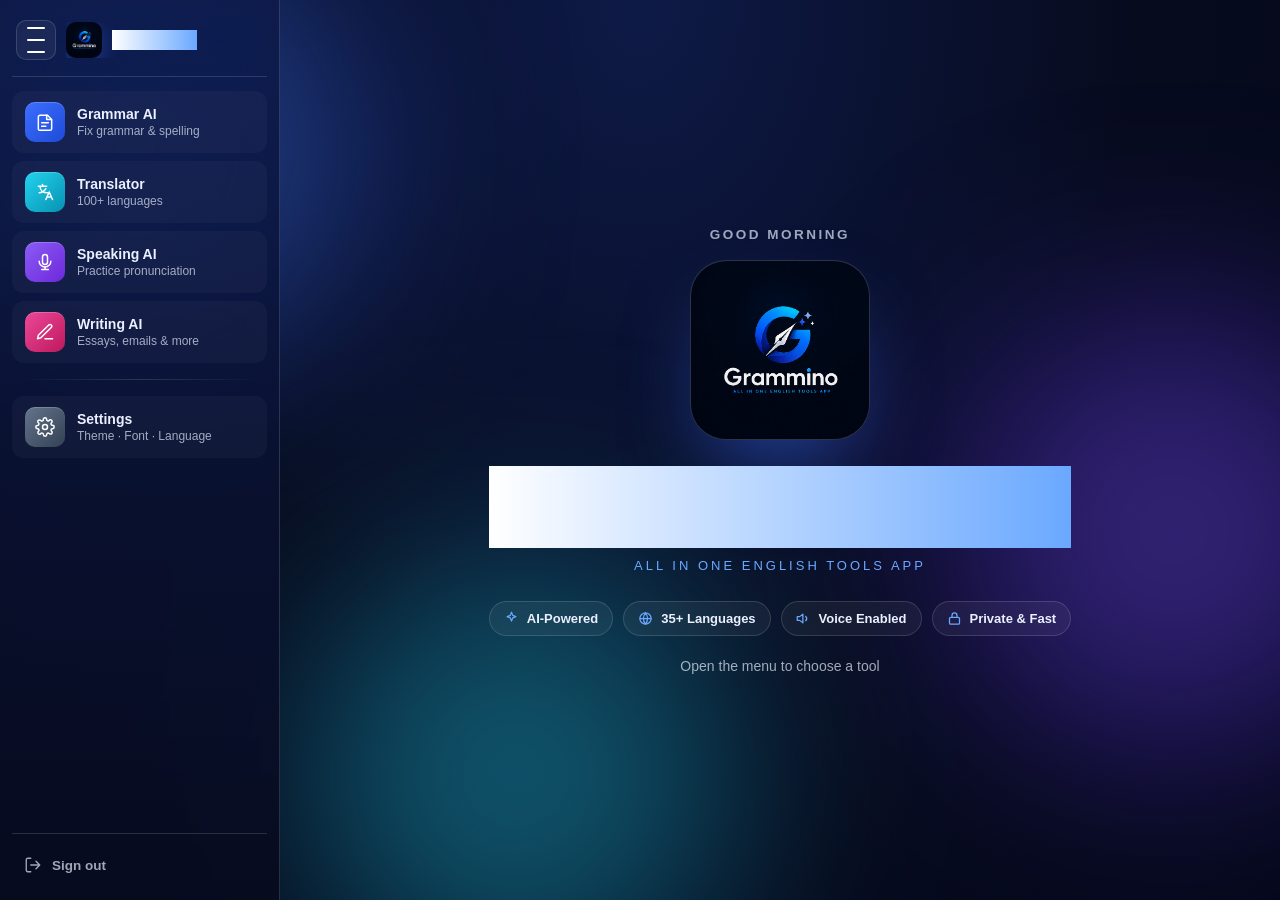
==== home.html @ 8476b94a "Initial commit: Grammino web app" ====
<!DOCTYPE html>
<html lang="en">
<head>
  <meta charset="UTF-8" />
  <meta name="viewport" content="width=device-width, initial-scale=1.0" />
  <title>Grammino — All language tools in one place</title>
  <meta name="description" content="Grammino: Grammar AI, Translator, Speaking AI, Writing AI — all in one place." />
  <link rel="stylesheet" href="assets/css/home.css" />
  <link rel="stylesheet" href="assets/css/themes.css" />
  <link rel="stylesheet" href="assets/css/tools/grammar.css" />
  <link rel="stylesheet" href="assets/css/tools/translator.css" />
  <link rel="stylesheet" href="assets/css/tools/settings.css" />
  <link rel="icon" href="assets/img/logo.png" />
  <!-- Settings applies theme/lang BEFORE first paint -->
  <script src="assets/js/settings.js"></script>
</head>
<body class="app">

  <!-- Animated liquid background -->
  <div class="bg" aria-hidden="true">
    <div class="blob blob-1"></div>
    <div class="blob blob-2"></div>
    <div class="blob blob-3"></div>
  </div>

  <div class="layout" id="layout">

    <!-- Sidebar -->
    <aside class="sidebar" id="sidebar">
      <div class="sidebar-head">
        <button class="hamburger" id="menu-btn" aria-label="Toggle menu" aria-expanded="true">
          <span></span><span></span><span></span>
        </button>
        <div class="brand-mini">
          <img src="assets/img/logo.png" alt="Grammino" class="brand-logo" />
          <span class="brand-name">Grammino</span>
        </div>
      </div>

      <nav class="sidebar-nav" aria-label="Tools">
        <button class="tool-link" data-tool="grammar">
          <span class="tool-ico ico-grammar">
            <svg viewBox="0 0 24 24" fill="none" stroke="currentColor" stroke-width="1.8" stroke-linecap="round" stroke-linejoin="round">
              <path d="M4 20V6a2 2 0 0 1 2-2h9l5 5v11a2 2 0 0 1-2 2H6a2 2 0 0 1-2-2z"/>
              <path d="M14 4v5h5"/>
              <path d="M8 13h8M8 17h5"/>
            </svg>
          </span>
          <span class="tool-text">
            <span class="tool-name" data-i18n="grammar">Grammar AI</span>
            <span class="tool-desc" data-i18n="grammar_desc">Fix grammar &amp; spelling</span>
          </span>
        </button>

        <button class="tool-link" data-tool="translator">
          <span class="tool-ico ico-translator">
            <svg viewBox="0 0 24 24" fill="none" stroke="currentColor" stroke-width="1.8" stroke-linecap="round" stroke-linejoin="round">
              <path d="M4 5h10M9 3v2M6 5c0 5 4 8 9 8"/>
              <path d="M5 13c3 0 6-2 8-5"/>
              <path d="M13 21l4-9 4 9M14.5 18h5"/>
            </svg>
          </span>
          <span class="tool-text">
            <span class="tool-name" data-i18n="translator">Translator</span>
            <span class="tool-desc" data-i18n="translator_desc">100+ languages</span>
          </span>
        </button>

        <button class="tool-link" data-tool="speaking">
          <span class="tool-ico ico-speaking">
            <svg viewBox="0 0 24 24" fill="none" stroke="currentColor" stroke-width="1.8" stroke-linecap="round" stroke-linejoin="round">
              <rect x="9" y="3" width="6" height="12" rx="3"/>
              <path d="M5 11a7 7 0 0 0 14 0"/>
              <path d="M12 18v3M8 21h8"/>
            </svg>
          </span>
          <span class="tool-text">
            <span class="tool-name" data-i18n="speaking">Speaking AI</span>
            <span class="tool-desc" data-i18n="speaking_desc">Practice pronunciation</span>
          </span>
        </button>

        <button class="tool-link" data-tool="writing">
          <span class="tool-ico ico-writing">
            <svg viewBox="0 0 24 24" fill="none" stroke="currentColor" stroke-width="1.8" stroke-linecap="round" stroke-linejoin="round">
              <path d="M12 20h9"/>
              <path d="M16.5 3.5a2.1 2.1 0 1 1 3 3L7 19l-4 1 1-4 12.5-12.5z"/>
            </svg>
          </span>
          <span class="tool-text">
            <span class="tool-name" data-i18n="writing">Writing AI</span>
            <span class="tool-desc" data-i18n="writing_desc">Essays, emails &amp; more</span>
          </span>
        </button>

        <div class="sidebar-divider"></div>

        <button class="tool-link" data-tool="settings">
          <span class="tool-ico ico-settings">
            <svg viewBox="0 0 24 24" fill="none" stroke="currentColor" stroke-width="1.8" stroke-linecap="round" stroke-linejoin="round">
              <circle cx="12" cy="12" r="3"/>
              <path d="M19.4 15a1.7 1.7 0 0 0 .3 1.8l.1.1a2 2 0 1 1-2.8 2.8l-.1-.1a1.7 1.7 0 0 0-1.8-.3 1.7 1.7 0 0 0-1 1.5V21a2 2 0 0 1-4 0v-.1a1.7 1.7 0 0 0-1.1-1.5 1.7 1.7 0 0 0-1.8.3l-.1.1a2 2 0 1 1-2.8-2.8l.1-.1a1.7 1.7 0 0 0 .3-1.8 1.7 1.7 0 0 0-1.5-1H3a2 2 0 0 1 0-4h.1a1.7 1.7 0 0 0 1.5-1.1 1.7 1.7 0 0 0-.3-1.8l-.1-.1a2 2 0 1 1 2.8-2.8l.1.1a1.7 1.7 0 0 0 1.8.3H9a1.7 1.7 0 0 0 1-1.5V3a2 2 0 0 1 4 0v.1a1.7 1.7 0 0 0 1 1.5 1.7 1.7 0 0 0 1.8-.3l.1-.1a2 2 0 1 1 2.8 2.8l-.1.1a1.7 1.7 0 0 0-.3 1.8V9a1.7 1.7 0 0 0 1.5 1H21a2 2 0 0 1 0 4h-.1a1.7 1.7 0 0 0-1.5 1z"/>
            </svg>
          </span>
          <span class="tool-text">
            <span class="tool-name" data-i18n="settings">Settings</span>
            <span class="tool-desc">Theme · Font · Language</span>
          </span>
        </button>
      </nav>

      <div class="sidebar-foot">
        <a href="login.html" class="foot-link">
          <svg viewBox="0 0 24 24" fill="none" stroke="currentColor" stroke-width="1.8" stroke-linecap="round" stroke-linejoin="round">
            <path d="M9 21H5a2 2 0 0 1-2-2V5a2 2 0 0 1 2-2h4"/>
            <path d="M16 17l5-5-5-5M21 12H9"/>
          </svg>
          <span data-i18n="signout">Sign out</span>
        </a>
      </div>
    </aside>

    <!-- Main -->
    <main class="main" id="main">

      <!-- Home (modernized welcome) -->
      <section class="page page-home active" data-page="home">
        <div class="welcome">
          <p class="welcome-greet" id="welcome-greet">Good day</p>
          <div class="welcome-logo">
            <span class="halo"></span>
            <img src="assets/img/logo.png" alt="Grammino" />
          </div>
          <h1 class="welcome-title">Grammino</h1>
          <p class="welcome-sub" data-i18n="tagline">All in one English tools app</p>

          <div class="welcome-chips">
            <span class="welcome-chip">
              <svg viewBox="0 0 24 24" fill="none" stroke="currentColor" stroke-width="2" stroke-linecap="round" stroke-linejoin="round"><path d="M12 2l2 5 5 2-5 2-2 5-2-5-5-2 5-2z"/></svg>
              <span data-i18n="chip_ai">AI-Powered</span>
            </span>
            <span class="welcome-chip">
              <svg viewBox="0 0 24 24" fill="none" stroke="currentColor" stroke-width="2" stroke-linecap="round" stroke-linejoin="round"><circle cx="12" cy="12" r="9"/><path d="M3 12h18M12 3a14 14 0 0 1 0 18M12 3a14 14 0 0 0 0 18"/></svg>
              <span data-i18n="chip_langs">35+ Languages</span>
            </span>
            <span class="welcome-chip">
              <svg viewBox="0 0 24 24" fill="none" stroke="currentColor" stroke-width="2" stroke-linecap="round" stroke-linejoin="round"><path d="M11 5 6 9H2v6h4l5 4z"/><path d="M15.5 8.5a5 5 0 0 1 0 7"/></svg>
              <span data-i18n="chip_voice">Voice Enabled</span>
            </span>
            <span class="welcome-chip">
              <svg viewBox="0 0 24 24" fill="none" stroke="currentColor" stroke-width="2" stroke-linecap="round" stroke-linejoin="round"><rect x="4" y="10" width="16" height="11" rx="2"/><path d="M8 10V7a4 4 0 1 1 8 0v3"/></svg>
              <span data-i18n="chip_private">Private &amp; Fast</span>
            </span>
          </div>

          <p class="welcome-hint" data-i18n="welcome_hint">Open the menu to choose a tool</p>
        </div>
      </section>

      <!-- Grammar AI (chat) -->
      <section class="page page-chat" data-page="grammar">
        <div class="page-head">
          <div class="page-ico ico-grammar">
            <svg viewBox="0 0 24 24" fill="none" stroke="currentColor" stroke-width="1.8" stroke-linecap="round" stroke-linejoin="round">
              <path d="M4 20V6a2 2 0 0 1 2-2h9l5 5v11a2 2 0 0 1-2 2H6a2 2 0 0 1-2-2z"/>
              <path d="M14 4v5h5"/>
              <path d="M8 13h8M8 17h5"/>
            </svg>
          </div>
          <div class="page-head-text">
            <h2 data-i18n="grammar">Grammar AI</h2>
            <p>Your personal grammar teacher — ask anything or paste text to check.</p>
          </div>
          <button class="chat-new" id="gm-new" type="button">
            <svg viewBox="0 0 24 24" fill="none" stroke="currentColor" stroke-width="1.8" stroke-linecap="round" stroke-linejoin="round">
              <path d="M12 5v14M5 12h14"/>
            </svg>
            <span>New chat</span>
          </button>
        </div>

        <div class="chat-wrap">
          <div id="gm-messages" class="chat-messages" aria-live="polite">
            <div class="chat-empty">
              <div class="chat-empty-ico">
                <svg viewBox="0 0 24 24" fill="none" stroke="currentColor" stroke-width="1.6" stroke-linecap="round" stroke-linejoin="round">
                  <path d="M4 20V6a2 2 0 0 1 2-2h9l5 5v11a2 2 0 0 1-2 2H6a2 2 0 0 1-2-2z"/>
                  <path d="M14 4v5h5"/><path d="M8 13h8M8 17h5"/>
                </svg>
              </div>
              <h3>Grammar AI is ready.</h3>
              <p>Paste a sentence for a deep grammar check, or ask any grammar rule.</p>
              <div class="chat-suggest">
                <button class="sug" data-sug="Check this sentence and explain every mistake with the grammar rules: 'She don't likes coffee and me neither.'">Check a sentence</button>
                <button class="sug" data-sug="Explain the difference between 'affect' and 'effect' with clear examples.">Affect vs. effect</button>
                <button class="sug" data-sug="What is subject-verb agreement? Give me 3 examples with correct and incorrect versions.">Subject-verb agreement</button>
                <button class="sug" data-sug="Teach me when to use the Present Perfect vs. Past Simple tense, with rules and examples.">Present Perfect vs Past Simple</button>
              </div>
            </div>
          </div>

          <form id="gm-form" class="chat-input">
            <textarea id="gm-text" class="chat-text" rows="1" placeholder="Ask a grammar question, or paste text to check…" required></textarea>
            <button id="gm-send" class="chat-send" type="submit" title="Send">
              <svg viewBox="0 0 24 24" fill="none" stroke="currentColor" stroke-width="2" stroke-linecap="round" stroke-linejoin="round">
                <path d="M22 2 11 13"/>
                <path d="M22 2l-7 20-4-9-9-4 20-7z"/>
              </svg>
            </button>
          </form>
          <p class="chat-hint">Press <kbd>Enter</kbd> to send · <kbd>Shift</kbd>+<kbd>Enter</kbd> for new line</p>
        </div>
      </section>

      <!-- Translator -->
      <section class="page" data-page="translator">
        <div class="page-head">
          <div class="page-ico ico-translator">
            <svg viewBox="0 0 24 24" fill="none" stroke="currentColor" stroke-width="1.8" stroke-linecap="round" stroke-linejoin="round">
              <path d="M4 5h10M9 3v2M6 5c0 5 4 8 9 8"/>
              <path d="M5 13c3 0 6-2 8-5"/>
              <path d="M13 21l4-9 4 9M14.5 18h5"/>
            </svg>
          </div>
          <div>
            <h2 data-i18n="translator">Translator</h2>
            <p>Translate across 35+ languages with voice &amp; definitions.</p>
          </div>
        </div>
        <div class="page-body">
          <div class="tr-bar">
            <select id="tr-from" class="tr-select" aria-label="From language"></select>
            <button id="tr-swap" class="tr-swap" type="button" aria-label="Swap languages">
              <svg viewBox="0 0 24 24" fill="none" stroke="currentColor" stroke-width="1.8" stroke-linecap="round" stroke-linejoin="round">
                <path d="M7 4v16M7 20l-3-3M7 20l3-3"/>
                <path d="M17 20V4M17 4l-3 3M17 4l3 3"/>
              </svg>
            </button>
            <select id="tr-to" class="tr-select" aria-label="To language"></select>
          </div>

          <div class="tr-grid">
            <div class="tr-pane">
              <textarea id="tr-source" class="tool-input tr-input" placeholder="Type or paste text to translate…" maxlength="1500"></textarea>
              <div class="tr-actions">
                <button class="tr-icon-btn" id="tr-mic" type="button" title="Voice input">
                  <svg viewBox="0 0 24 24" fill="none" stroke="currentColor" stroke-width="1.8" stroke-linecap="round" stroke-linejoin="round">
                    <rect x="9" y="3" width="6" height="12" rx="3"/>
                    <path d="M5 11a7 7 0 0 0 14 0"/>
                    <path d="M12 18v3M8 21h8"/>
                  </svg>
                </button>
                <button class="tr-icon-btn" id="tr-speak-src" type="button" title="Listen">
                  <svg viewBox="0 0 24 24" fill="none" stroke="currentColor" stroke-width="1.8" stroke-linecap="round" stroke-linejoin="round">
                    <path d="M11 5 6 9H2v6h4l5 4z"/>
                    <path d="M15.5 8.5a5 5 0 0 1 0 7M19 5a9 9 0 0 1 0 14"/>
                  </svg>
                </button>
                <span class="tr-count"><span id="tr-count">0</span>/1500</span>
              </div>
            </div>

            <div class="tr-pane">
              <div id="tr-target" class="tool-input tr-output" aria-live="polite" tabindex="0">
                <span class="tr-placeholder">Translation will appear here…</span>
              </div>
              <div class="tr-actions">
                <button class="tr-icon-btn" id="tr-speak-tgt" type="button" title="Listen">
                  <svg viewBox="0 0 24 24" fill="none" stroke="currentColor" stroke-width="1.8" stroke-linecap="round" stroke-linejoin="round">
                    <path d="M11 5 6 9H2v6h4l5 4z"/>
                    <path d="M15.5 8.5a5 5 0 0 1 0 7M19 5a9 9 0 0 1 0 14"/>
                  </svg>
                </button>
                <button class="tr-icon-btn" id="tr-copy" type="button" title="Copy">
                  <svg viewBox="0 0 24 24" fill="none" stroke="currentColor" stroke-width="1.8" stroke-linecap="round" stroke-linejoin="round">
                    <rect x="9" y="9" width="12" height="12" rx="2"/>
                    <path d="M5 15V5a2 2 0 0 1 2-2h10"/>
                  </svg>
                </button>
              </div>
            </div>
          </div>

          <button id="tr-go" class="tool-cta">Translate</button>

          <div id="tr-def-wrap" class="tr-def" hidden>
            <div class="tr-def-head">
              <h3>Definition</h3>
              <span id="tr-def-word" class="tr-def-word"></span>
              <span id="tr-def-phon" class="tr-def-phon"></span>
              <button id="tr-def-speak" class="tr-icon-btn" type="button" title="Pronounce">
                <svg viewBox="0 0 24 24" fill="none" stroke="currentColor" stroke-width="1.8" stroke-linecap="round" stroke-linejoin="round">
                  <path d="M11 5 6 9H2v6h4l5 4z"/>
                  <path d="M15.5 8.5a5 5 0 0 1 0 7M19 5a9 9 0 0 1 0 14"/>
                </svg>
              </button>
            </div>
            <div id="tr-def-body" class="tr-def-body"></div>
          </div>

          <p id="tr-status" class="tr-status" aria-live="polite"></p>
        </div>
      </section>

      <!-- Speaking AI -->
      <section class="page" data-page="speaking">
        <div class="page-head">
          <div class="page-ico ico-speaking">
            <svg viewBox="0 0 24 24" fill="none" stroke="currentColor" stroke-width="1.8" stroke-linecap="round" stroke-linejoin="round">
              <rect x="9" y="3" width="6" height="12" rx="3"/>
              <path d="M5 11a7 7 0 0 0 14 0"/>
              <path d="M12 18v3M8 21h8"/>
            </svg>
          </div>
          <div>
            <h2 data-i18n="speaking">Speaking AI</h2>
            <p>Practice pronunciation with AI feedback.</p>
          </div>
        </div>
        <div class="page-body">
          <button class="tool-cta big">🎙 Start speaking</button>
        </div>
      </section>

      <!-- Writing AI -->
      <section class="page" data-page="writing">
        <div class="page-head">
          <div class="page-ico ico-writing">
            <svg viewBox="0 0 24 24" fill="none" stroke="currentColor" stroke-width="1.8" stroke-linecap="round" stroke-linejoin="round">
              <path d="M12 20h9"/>
              <path d="M16.5 3.5a2.1 2.1 0 1 1 3 3L7 19l-4 1 1-4 12.5-12.5z"/>
            </svg>
          </div>
          <div>
            <h2 data-i18n="writing">Writing AI</h2>
            <p>Draft essays, emails, and posts with AI.</p>
          </div>
        </div>
        <div class="page-body">
          <textarea class="tool-input" placeholder="Describe what you want to write..."></textarea>
          <button class="tool-cta">Generate</button>
        </div>
      </section>

      <!-- Settings -->
      <section class="page" data-page="settings">
        <div class="page-head">
          <div class="page-ico ico-settings" style="background: linear-gradient(135deg, var(--accent-a), var(--accent-b));">
            <svg viewBox="0 0 24 24" fill="none" stroke="currentColor" stroke-width="1.8" stroke-linecap="round" stroke-linejoin="round">
              <circle cx="12" cy="12" r="3"/>
              <path d="M19.4 15a1.7 1.7 0 0 0 .3 1.8l.1.1a2 2 0 1 1-2.8 2.8l-.1-.1a1.7 1.7 0 0 0-1.8-.3 1.7 1.7 0 0 0-1 1.5V21a2 2 0 0 1-4 0v-.1a1.7 1.7 0 0 0-1.1-1.5 1.7 1.7 0 0 0-1.8.3l-.1.1a2 2 0 1 1-2.8-2.8l.1-.1a1.7 1.7 0 0 0 .3-1.8 1.7 1.7 0 0 0-1.5-1H3a2 2 0 0 1 0-4h.1a1.7 1.7 0 0 0 1.5-1.1 1.7 1.7 0 0 0-.3-1.8l-.1-.1a2 2 0 1 1 2.8-2.8l.1.1a1.7 1.7 0 0 0 1.8.3H9a1.7 1.7 0 0 0 1-1.5V3a2 2 0 0 1 4 0v.1a1.7 1.7 0 0 0 1 1.5 1.7 1.7 0 0 0 1.8-.3l.1-.1a2 2 0 1 1 2.8 2.8l-.1.1a1.7 1.7 0 0 0-.3 1.8V9a1.7 1.7 0 0 0 1.5 1H21a2 2 0 0 1 0 4h-.1a1.7 1.7 0 0 0-1.5 1z"/>
            </svg>
          </div>
          <div>
            <h2 data-i18n="set_title">Settings</h2>
            <p data-i18n="set_desc">Customize Grammino to your taste.</p>
          </div>
        </div>

        <div class="page-body set-grid">

          <!-- Appearance -->
          <div class="set-card">
            <div class="set-card-head">
              <div class="ico">
                <svg viewBox="0 0 24 24" fill="none" stroke="currentColor" stroke-width="1.8" stroke-linecap="round" stroke-linejoin="round">
                  <circle cx="12" cy="12" r="5"/><path d="M12 1v3M12 20v3M1 12h3M20 12h3M4.2 4.2l2.1 2.1M17.7 17.7l2.1 2.1M4.2 19.8l2.1-2.1M17.7 6.3l2.1-2.1"/>
                </svg>
              </div>
              <h3 data-i18n="sec_appearance">Appearance</h3>
            </div>

            <div class="set-item">
              <span class="set-item-label" data-i18n="opt_theme">Theme</span>
              <div class="seg" data-seg="theme">
                <button data-val="dark"  data-i18n="opt_theme_dark">Dark</button>
                <button data-val="light" data-i18n="opt_theme_light">Light</button>
                <button data-val="auto"  data-i18n="opt_theme_auto">Auto</button>
              </div>
            </div>

            <div class="set-item">
              <span class="set-item-label" data-i18n="opt_accent">Accent color</span>
              <div class="swatches">
                <button class="swatch sw-blue"    data-val="blue"    aria-label="Blue"></button>
                <button class="swatch sw-violet"  data-val="violet"  aria-label="Violet"></button>
                <button class="swatch sw-cyan"    data-val="cyan"    aria-label="Cyan"></button>
                <button class="swatch sw-pink"    data-val="pink"    aria-label="Pink"></button>
                <button class="swatch sw-emerald" data-val="emerald" aria-label="Emerald"></button>
              </div>
            </div>

            <div class="set-item">
              <span class="set-item-label" data-i18n="opt_fontsize">Font size</span>
              <div class="seg" data-seg="fontSize">
                <button data-val="sm" data-i18n="opt_fs_sm">Small</button>
                <button data-val="md" data-i18n="opt_fs_md">Medium</button>
                <button data-val="lg" data-i18n="opt_fs_lg">Large</button>
                <button data-val="xl" data-i18n="opt_fs_xl">Extra Large</button>
              </div>
            </div>

            <div class="set-item">
              <span class="set-item-label" data-i18n="opt_motion">Animations</span>
              <div class="seg" data-seg="motion">
                <button data-val="full"    data-i18n="opt_motion_full">Full</button>
                <button data-val="reduced" data-i18n="opt_motion_reduced">Reduced</button>
              </div>
            </div>

            <div class="set-item">
              <span class="set-item-label" data-i18n="opt_density">Density</span>
              <div class="seg" data-seg="density">
                <button data-val="cozy"    data-i18n="opt_density_cozy">Cozy</button>
                <button data-val="compact" data-i18n="opt_density_compact">Compact</button>
              </div>
            </div>
          </div>

          <!-- Language -->
          <div class="set-card">
            <div class="set-card-head">
              <div class="ico">
                <svg viewBox="0 0 24 24" fill="none" stroke="currentColor" stroke-width="1.8" stroke-linecap="round" stroke-linejoin="round">
                  <path d="M4 5h10M9 3v2M6 5c0 5 4 8 9 8"/><path d="M5 13c3 0 6-2 8-5"/><path d="M13 21l4-9 4 9M14.5 18h5"/>
                </svg>
              </div>
              <h3 data-i18n="sec_language">Language</h3>
            </div>
            <div class="set-item">
              <span class="set-item-label" data-i18n="opt_ui_lang">Interface language</span>
              <select id="set-uilang" class="set-select">
                <option value="en">English</option>
                <option value="uz">O'zbekcha</option>
                <option value="ru">Русский</option>
              </select>
            </div>
          </div>

          <!-- AI -->
          <div class="set-card">
            <div class="set-card-head">
              <div class="ico">
                <svg viewBox="0 0 24 24" fill="none" stroke="currentColor" stroke-width="1.8" stroke-linecap="round" stroke-linejoin="round">
                  <path d="M12 2l2 5 5 2-5 2-2 5-2-5-5-2 5-2z"/>
                </svg>
              </div>
              <h3 data-i18n="sec_ai">AI</h3>
            </div>
            <div class="set-item">
              <span class="set-item-label" data-i18n="opt_ai_model">Grammar AI model</span>
              <select id="set-model" class="set-select"></select>
            </div>
            <div class="set-item">
              <span class="set-item-label">
                <span data-i18n="opt_ai_temp">Creativity</span>
                <span class="set-range-val" id="set-temp-val">0.30</span>
              </span>
              <input id="set-temp" class="set-range" type="range" min="0" max="1" step="0.05" />
            </div>
          </div>

          <!-- Data -->
          <div class="set-card">
            <div class="set-card-head">
              <div class="ico">
                <svg viewBox="0 0 24 24" fill="none" stroke="currentColor" stroke-width="1.8" stroke-linecap="round" stroke-linejoin="round">
                  <ellipse cx="12" cy="5" rx="9" ry="3"/><path d="M3 5v14c0 1.7 4 3 9 3s9-1.3 9-3V5"/><path d="M3 12c0 1.7 4 3 9 3s9-1.3 9-3"/>
                </svg>
              </div>
              <h3 data-i18n="sec_data">Data</h3>
            </div>
            <div class="set-item">
              <button id="set-clear-chat" class="set-danger" data-i18n="opt_clear_chat">Clear chat history</button>
            </div>
            <div class="set-item">
              <button id="set-reset" class="set-danger" data-i18n="opt_reset">Reset to defaults</button>
            </div>
          </div>

        </div>
      </section>

    </main>
  </div>

  <script src="assets/js/config.js"></script>
  <script src="assets/js/home.js"></script>
  <script src="assets/js/tools/grammar.js"></script>
  <script src="assets/js/tools/translator.js"></script>
  <script src="assets/js/tools/settings.js"></script>
</body>
</html>
---- assets/css/home.css ----
/* Grammino — home (collapsible sidebar, logo-themed) */
:root {
  --ink: #070b1e;
  --ink-2: #0a1028;
  --ink-3: #0d1638;
  --blue: #3d6eff;
  --blue-2: #6aa8ff;
  --blue-deep: #1e4bd8;
  --violet: #8b5cf6;
  --cyan: #22d3ee;
  --pink: #ec4899;
  --text: #eaf0ff;
  --text-dim: rgba(234, 240, 255, 0.68);
  --glass-border: rgba(255, 255, 255, 0.14);
  --sidebar-w: 280px;
  --sidebar-w-collapsed: 76px;
}

* { box-sizing: border-box; }
html, body {
  margin: 0; padding: 0;
  min-height: 100%;
  font-family: -apple-system, BlinkMacSystemFont, "Segoe UI", Inter, Roboto, sans-serif;
  color: var(--text);
  background: radial-gradient(ellipse at top, #0e1a47 0%, #070b1e 55%, #05081a 100%);
  overflow-x: hidden;
}
a { color: inherit; text-decoration: none; }
button { font: inherit; cursor: pointer; border: 0; background: transparent; color: inherit; }

/* Animated background */
.bg { position: fixed; inset: 0; z-index: 0; overflow: hidden; pointer-events: none; }
.blob {
  position: absolute;
  width: 520px; height: 520px;
  border-radius: 50%;
  filter: blur(90px);
  opacity: 0.45;
  mix-blend-mode: screen;
  will-change: transform;
}
.blob-1 { background: radial-gradient(circle, #6aa8ff, #1e4bd8 60%, transparent 70%); top: -12%; left: -10%; animation: float1 20s ease-in-out infinite; }
.blob-2 { background: radial-gradient(circle, #8b5cf6, #3d1fb8 60%, transparent 70%); top: 30%; right: -12%; animation: float2 24s ease-in-out infinite; }
.blob-3 { background: radial-gradient(circle, #22d3ee, #0e7490 60%, transparent 70%); bottom: -15%; left: 20%; animation: float3 28s ease-in-out infinite; }
@keyframes float1 { 0%,100% { transform: translate(0,0) scale(1); } 50% { transform: translate(80px,60px) scale(1.1); } }
@keyframes float2 { 0%,100% { transform: translate(0,0) scale(1); } 50% { transform: translate(-100px,80px) scale(1.15); } }
@keyframes float3 { 0%,100% { transform: translate(0,0) scale(1); } 50% { transform: translate(60px,-80px) scale(1.2); } }

/* Layout grid */
.layout {
  position: relative;
  z-index: 1;
  display: grid;
  grid-template-columns: var(--sidebar-w) 1fr;
  min-height: 100vh;
  transition: grid-template-columns .4s cubic-bezier(.2,.85,.2,1);
}
.layout.collapsed {
  grid-template-columns: var(--sidebar-w-collapsed) 1fr;
}

/* Sidebar */
.sidebar {
  position: sticky;
  top: 0;
  height: 100vh;
  display: flex;
  flex-direction: column;
  padding: 16px 12px;
  background: linear-gradient(180deg, rgba(14,26,71,.85), rgba(7,11,30,.95));
  border-right: 1px solid var(--glass-border);
  backdrop-filter: blur(22px) saturate(160%);
  -webkit-backdrop-filter: blur(22px) saturate(160%);
  overflow: hidden;
  z-index: 5;
}

.sidebar-head {
  display: flex;
  align-items: center;
  gap: 10px;
  padding: 4px 4px 16px;
  border-bottom: 1px solid var(--glass-border);
  margin-bottom: 14px;
}
.hamburger {
  width: 40px; height: 40px;
  flex: none;
  display: inline-grid;
  place-items: center;
  background: rgba(255,255,255,0.06);
  border: 1px solid var(--glass-border);
  border-radius: 10px;
  transition: background .2s ease, border-color .2s ease;
}
.hamburger:hover { background: rgba(255,255,255,0.12); border-color: rgba(255,255,255,0.25); }
.hamburger span {
  display: block;
  width: 18px; height: 2px;
  margin: 2px 0;
  background: #fff;
  border-radius: 2px;
  transition: transform .3s ease, opacity .2s ease;
}
.layout.collapsed .hamburger span:nth-child(1) { transform: translateY(6px) rotate(45deg); }
.layout.collapsed .hamburger span:nth-child(2) { opacity: 0; }
.layout.collapsed .hamburger span:nth-child(3) { transform: translateY(-6px) rotate(-45deg); }

.brand-mini {
  display: inline-flex;
  align-items: center;
  gap: 10px;
  overflow: hidden;
  white-space: nowrap;
  transition: opacity .25s ease, width .3s ease;
}
.layout.collapsed .brand-mini { opacity: 0; width: 0; }
.brand-logo {
  width: 36px; height: 36px;
  border-radius: 10px;
  object-fit: cover;
  box-shadow: 0 6px 18px rgba(61,110,255,.35);
  flex: none;
}
.brand-name {
  font-weight: 700;
  font-size: 17px;
  background: linear-gradient(90deg, #fff, #b9ccff);
  -webkit-background-clip: text;
          background-clip: text;
  color: transparent;
}

/* Sidebar nav (vertical list of tools) */
.sidebar-nav {
  display: flex;
  flex-direction: column;
  gap: 8px;
  flex: 1;
}
.tool-link {
  display: flex;
  align-items: center;
  gap: 12px;
  padding: 10px 12px;
  border-radius: 12px;
  background: rgba(255,255,255,0.03);
  border: 1px solid transparent;
  text-align: left;
  transition: background .2s ease, border-color .2s ease, transform .15s ease;
  width: 100%;
  overflow: hidden;
}
.tool-link:hover {
  background: rgba(255,255,255,0.08);
  border-color: var(--glass-border);
  transform: translateX(2px);
}
.tool-link.active {
  background: rgba(61,110,255,.15);
  border-color: rgba(106,168,255,.35);
  box-shadow: inset 0 1px 0 rgba(255,255,255,.08);
}
.tool-ico {
  width: 40px; height: 40px;
  flex: none;
  display: grid; place-items: center;
  border-radius: 10px;
  color: #fff;
  box-shadow: inset 0 1px 0 rgba(255,255,255,.2);
}
.tool-ico svg { width: 20px; height: 20px; }
.ico-grammar    { background: linear-gradient(135deg, #3d6eff, #1e4bd8); }
.ico-translator { background: linear-gradient(135deg, #22d3ee, #0891b2); }
.ico-speaking   { background: linear-gradient(135deg, #8b5cf6, #6d28d9); }
.ico-writing    { background: linear-gradient(135deg, #ec4899, #be185d); }
.ico-settings   { background: linear-gradient(135deg, #64748b, #334155); }

/* Divider inside sidebar nav */
.sidebar-divider {
  height: 1px;
  margin: 8px 6px;
  background: linear-gradient(90deg, transparent, var(--glass-border), transparent);
}

.tool-text {
  display: flex; flex-direction: column;
  overflow: hidden;
  white-space: nowrap;
  transition: opacity .2s ease;
  min-width: 0;
}
.layout.collapsed .tool-text { opacity: 0; pointer-events: none; }
.tool-name { font-weight: 700; font-size: 14px; }
.tool-desc { font-size: 12px; color: var(--text-dim); margin-top: 2px; overflow: hidden; text-overflow: ellipsis; }

.sidebar-foot {
  margin-top: 12px;
  padding-top: 12px;
  border-top: 1px solid var(--glass-border);
}
.foot-link {
  display: inline-flex; align-items: center; gap: 10px;
  padding: 10px 12px;
  border-radius: 10px;
  color: var(--text-dim);
  font-size: 13.5px; font-weight: 600;
  width: 100%;
  transition: background .2s ease, color .2s ease;
  overflow: hidden;
  white-space: nowrap;
}
.foot-link:hover { background: rgba(255,255,255,0.06); color: #fff; }
.foot-link svg { width: 18px; height: 18px; flex: none; }
.layout.collapsed .foot-link span { opacity: 0; }

/* Main */
.main {
  position: relative;
  padding: 40px 32px;
  min-width: 0;
}

/* Pages */
.page { display: none; animation: fade .35s ease; }
.page.active { display: block; }
@keyframes fade {
  from { opacity: 0; transform: translateY(8px); }
  to   { opacity: 1; transform: none; }
}

/* Welcome page */
.page-home { display: none; }
.page-home.active {
  display: grid;
  place-items: center;
  min-height: calc(100vh - 80px);
}
.welcome { text-align: center; max-width: 820px; padding: 0 16px; }
.welcome-greet {
  margin: 0 0 18px;
  font-size: 13.5px;
  font-weight: 700;
  letter-spacing: 2.5px;
  text-transform: uppercase;
  color: var(--text-dim);
  opacity: 0;
  animation: welcomeFade .7s .05s ease forwards;
}
.welcome-logo {
  width: 180px; height: 180px;
  margin: 0 auto 26px;
  border-radius: 36px;
  overflow: hidden;
  background: #0a1028;
  border: 1px solid var(--glass-border);
  box-shadow:
    0 40px 80px -20px rgba(61,110,255,.5),
    inset 0 1px 0 rgba(255,255,255,.15);
  position: relative;
  animation: floatLogo 6s ease-in-out infinite;
}
.welcome-logo .halo {
  position: absolute;
  inset: -30%;
  border-radius: 50%;
  background: radial-gradient(circle, color-mix(in srgb, var(--accent-b) 40%, transparent), transparent 60%);
  filter: blur(20px);
  z-index: -1;
  animation: haloPulse 5s ease-in-out infinite;
  pointer-events: none;
}
@keyframes haloPulse {
  0%,100% { opacity: .7; transform: scale(1); }
  50%     { opacity: 1;  transform: scale(1.08); }
}
@keyframes floatLogo {
  0%,100% { transform: translateY(0); }
  50%     { transform: translateY(-10px); }
}
.welcome-logo::after {
  content: "";
  position: absolute; inset: 0;
  background: linear-gradient(135deg, rgba(106,168,255,.3), transparent 60%);
  pointer-events: none;
}
.welcome-logo img {
  width: 100%; height: 100%;
  object-fit: cover;
  position: relative;
  z-index: 1;
}
.welcome-title {
  margin: 0 0 10px;
  font-size: clamp(44px, 7vw, 72px);
  font-weight: 800;
  letter-spacing: -0.03em;
  background: linear-gradient(90deg, #fff, #6aa8ff 60%, #8b5cf6);
  -webkit-background-clip: text;
          background-clip: text;
  color: transparent;
  opacity: 0;
  animation: welcomeFade .7s .15s ease forwards;
}
.welcome-sub {
  color: var(--blue-2);
  margin: 0 0 28px;
  font-size: 13px;
  letter-spacing: 3px;
  text-transform: uppercase;
  opacity: 0;
  animation: welcomeFade .7s .25s ease forwards;
}
.welcome-chips {
  display: flex;
  flex-wrap: wrap;
  gap: 10px;
  justify-content: center;
  margin: 0 auto 22px;
  opacity: 0;
  animation: welcomeFade .7s .35s ease forwards;
}
.welcome-chip {
  display: inline-flex;
  align-items: center;
  gap: 8px;
  padding: 9px 14px;
  border-radius: 999px;
  background: rgba(255,255,255,0.05);
  border: 1px solid var(--glass-border);
  font-size: 13px;
  font-weight: 600;
  color: var(--text);
  backdrop-filter: blur(10px);
  -webkit-backdrop-filter: blur(10px);
  transition: transform .2s ease, background .2s ease, border-color .2s ease;
}
.welcome-chip:hover {
  transform: translateY(-2px);
  background: rgba(255,255,255,0.08);
  border-color: color-mix(in srgb, var(--accent-b) 45%, transparent);
}
.welcome-chip svg {
  width: 15px; height: 15px;
  color: var(--accent-b);
  flex: none;
}
.welcome-hint {
  margin: 0;
  color: var(--text-dim);
  font-size: 14px;
  opacity: 0;
  animation: welcomeFade .7s .45s ease forwards;
}
@keyframes welcomeFade {
  from { opacity: 0; transform: translateY(12px); }
  to   { opacity: 1; transform: none; }
}

/* Tool pages */
.page-head {
  display: flex;
  align-items: center;
  gap: 16px;
  margin-bottom: 24px;
  padding-bottom: 20px;
  border-bottom: 1px solid var(--glass-border);
}
.page-head-text { flex: 1; min-width: 0; }
.page-ico {
  width: 58px; height: 58px;
  border-radius: 16px;
  display: grid; place-items: center;
  color: #fff;
  flex: none;
  box-shadow: inset 0 1px 0 rgba(255,255,255,.2);
}
.page-ico svg { width: 28px; height: 28px; }
.page-head h2 {
  margin: 0;
  font-size: 26px;
  letter-spacing: -0.01em;
}
.page-head p {
  margin: 4px 0 0;
  color: var(--text-dim);
  font-size: 14px;
}

.page-body {
  max-width: 860px;
  display: flex;
  flex-direction: column;
  gap: 14px;
}
.tool-input {
  width: 100%;
  min-height: 220px;
  padding: 18px;
  border-radius: 16px;
  background: rgba(255,255,255,0.06);
  border: 1px solid var(--glass-border);
  color: var(--text);
  font: inherit; font-size: 15px; line-height: 1.6;
  resize: vertical;
  outline: none;
  transition: border-color .2s ease, box-shadow .2s ease, background .2s ease;
}
.tool-input:focus {
  border-color: rgba(106,168,255,.7);
  background: rgba(255,255,255,0.1);
  box-shadow: 0 0 0 4px rgba(61,110,255,.18);
}
.tool-input::placeholder { color: rgba(234,240,255,.4); }
.tool-cta {
  align-self: flex-start;
  padding: 12px 22px;
  border-radius: 12px;
  background: linear-gradient(120deg, #3d6eff, #6aa8ff);
  color: #fff;
  font-weight: 700;
  font-size: 14.5px;
  box-shadow: 0 12px 24px -10px rgba(61,110,255,.6), inset 0 1px 0 rgba(255,255,255,.3);
  transition: transform .15s ease, filter .2s ease;
}
.tool-cta:hover { transform: translateY(-1px); filter: brightness(1.08); }
.tool-cta:active { transform: translateY(1px); }
.tool-cta.big { padding: 16px 28px; font-size: 16px; border-radius: 14px; }

/* Responsive */
@media (max-width: 760px) {
  :root { --sidebar-w: 240px; }
  .layout { grid-template-columns: var(--sidebar-w-collapsed) 1fr; }
  .layout:not(.collapsed) .sidebar {
    position: fixed;
    width: var(--sidebar-w);
    box-shadow: 20px 0 60px -10px rgba(0,8,40,.6);
  }
  .layout.collapsed { grid-template-columns: var(--sidebar-w-collapsed) 1fr; }
  .main { padding: 24px 18px; }
  .welcome-logo { width: 140px; height: 140px; }
}
@media (prefers-reduced-motion: reduce) {
  .blob, .welcome-logo, .page { animation: none; transition: none; }
}
---- assets/css/themes.css ----
/* Grammino — theme, accent, font-size, motion, density overrides
   Applied via data-attributes on <html>. */

/* Default (dark) is baked into home.css — this file layers overrides. */

:root {
  /* Accent pair — replaced by data-accent */
  --accent-a: #3d6eff;
  --accent-b: #6aa8ff;
}

/* Accents */
html[data-accent="blue"]    { --accent-a: #3d6eff; --accent-b: #6aa8ff; }
html[data-accent="violet"]  { --accent-a: #8b5cf6; --accent-b: #c4b5fd; }
html[data-accent="cyan"]    { --accent-a: #06b6d4; --accent-b: #67e8f9; }
html[data-accent="pink"]    { --accent-a: #ec4899; --accent-b: #f9a8d4; }
html[data-accent="emerald"] { --accent-a: #10b981; --accent-b: #6ee7b7; }

/* Accent-bound primary surfaces */
.tool-cta,
.chat-send,
.btn-liquid,
.btn-primary {
  background: linear-gradient(135deg, var(--accent-a), var(--accent-b)) !important;
}
.brand-name,
.welcome-title,
.grad-text {
  background: linear-gradient(90deg, #fff, var(--accent-b)) !important;
  -webkit-background-clip: text; background-clip: text;
}
.tool-link.active {
  background: color-mix(in srgb, var(--accent-a) 14%, transparent) !important;
  border-color: color-mix(in srgb, var(--accent-b) 50%, transparent) !important;
}

/* -------- Light theme -------- */
html[data-theme="light"] {
  color-scheme: light;
}
html[data-theme="light"] body {
  background: radial-gradient(ellipse at top, #eaf0ff 0%, #dbe4ff 55%, #c9d6ff 100%) !important;
  color: #0a1028 !important;
}
html[data-theme="light"] {
  --text: #0a1028;
  --text-dim: rgba(10, 16, 40, 0.62);
  --glass-border: rgba(10, 16, 40, 0.12);
}
html[data-theme="light"] .topbar,
html[data-theme="light"] .sidebar {
  background: rgba(255, 255, 255, 0.7) !important;
  border-color: rgba(10, 16, 40, 0.1) !important;
  color: #0a1028 !important;
}
html[data-theme="light"] .sidebar {
  background: linear-gradient(180deg, rgba(255,255,255,.9), rgba(234,240,255,.95)) !important;
}
html[data-theme="light"] .hamburger,
html[data-theme="light"] .tool-link,
html[data-theme="light"] .chat-new,
html[data-theme="light"] .tr-select,
html[data-theme="light"] .tr-swap,
html[data-theme="light"] .tr-icon-btn,
html[data-theme="light"] .sug,
html[data-theme="light"] .chat-input,
html[data-theme="light"] .tool-input,
html[data-theme="light"] .tr-output,
html[data-theme="light"] .foot-link,
html[data-theme="light"] .card,
html[data-theme="light"] .msg-body,
html[data-theme="light"] .tr-def,
html[data-theme="light"] .welcome-chip,
html[data-theme="light"] .set-card {
  background: rgba(255, 255, 255, 0.75) !important;
  border-color: rgba(10, 16, 40, 0.1) !important;
  color: #0a1028 !important;
}
html[data-theme="light"] .hamburger span { background: #0a1028 !important; }
html[data-theme="light"] .tool-desc,
html[data-theme="light"] .chat-hint,
html[data-theme="light"] .tr-placeholder,
html[data-theme="light"] .set-item-desc,
html[data-theme="light"] .welcome-greet { color: rgba(10,16,40,.62) !important; }
html[data-theme="light"] .msg-ai .msg-body { background: #fff !important; }
html[data-theme="light"] .msg-user .msg-body {
  background: color-mix(in srgb, var(--accent-a) 10%, #fff) !important;
}
html[data-theme="light"] .tr-select option { background: #fff; color: #0a1028; }
html[data-theme="light"] .chat-empty-ico { box-shadow: 0 20px 40px -12px color-mix(in srgb, var(--accent-a) 40%, transparent); }
html[data-theme="light"] .bg { opacity: .35; }

/* -------- Font sizes -------- */
html[data-font="sm"] { --fs-scale: 0.9; }
html[data-font="md"] { --fs-scale: 1;   }
html[data-font="lg"] { --fs-scale: 1.125; }
html[data-font="xl"] { --fs-scale: 1.25; }

html .msg-body       { font-size: calc(15px * var(--fs-scale, 1)); }
html .chat-text      { font-size: calc(15px * var(--fs-scale, 1)); }
html .tool-input     { font-size: calc(15px * var(--fs-scale, 1)); }
html .tr-output      { font-size: calc(15px * var(--fs-scale, 1)); }
html .tr-select      { font-size: calc(14px * var(--fs-scale, 1)); }
html .sug            { font-size: calc(13.5px * var(--fs-scale, 1)); }
html .welcome-hint   { font-size: calc(14px * var(--fs-scale, 1)); }
html .set-item-desc  { font-size: calc(13px * var(--fs-scale, 1)); }

/* -------- Reduced motion -------- */
html[data-motion="reduced"] *,
html[data-motion="reduced"] *::before,
html[data-motion="reduced"] *::after {
  animation-duration: 0.001ms !important;
  animation-iteration-count: 1 !important;
  transition-duration: 0.001ms !important;
}
html[data-motion="reduced"] .blob { display: none !important; }

/* -------- Density -------- */
html[data-density="compact"] .main { padding: 24px 20px; }
html[data-density="compact"] .page-head { margin-bottom: 16px; padding-bottom: 14px; }
html[data-density="compact"] .chat-messages { gap: 10px; }
html[data-density="compact"] .msg-body { padding: 10px 12px; }
html[data-density="compact"] .chat-input { padding: 6px; }
html[data-density="compact"] .tool-link { padding: 8px 10px; }
---- assets/css/tools/grammar.css ----
/* Grammar AI — chat */
.page-chat.active { display: flex; flex-direction: column; min-height: calc(100vh - 80px); }

.chat-new {
  margin-left: auto;
  display: inline-flex;
  align-items: center;
  gap: 8px;
  padding: 10px 14px;
  border-radius: 12px;
  background: rgba(255,255,255,0.06);
  border: 1px solid var(--glass-border);
  color: var(--text);
  font-weight: 600;
  font-size: 13.5px;
  transition: background .2s ease, border-color .2s ease, transform .15s ease;
}
.chat-new:hover {
  background: rgba(255,255,255,0.12);
  border-color: rgba(255,255,255,0.28);
  transform: translateY(-1px);
}
.chat-new svg { width: 16px; height: 16px; }

.chat-wrap {
  flex: 1;
  display: flex;
  flex-direction: column;
  min-height: 0;
  gap: 14px;
}

.chat-messages {
  flex: 1;
  overflow-y: auto;
  padding: 6px 4px 10px;
  display: flex;
  flex-direction: column;
  gap: 14px;
  scroll-behavior: smooth;
}
.chat-messages::-webkit-scrollbar { width: 8px; }
.chat-messages::-webkit-scrollbar-track { background: transparent; }
.chat-messages::-webkit-scrollbar-thumb {
  background: rgba(255,255,255,0.1);
  border-radius: 999px;
}

.chat-empty {
  margin: auto;
  text-align: center;
  max-width: 520px;
  padding: 40px 20px;
  opacity: 0.95;
}
.chat-empty-ico {
  width: 64px; height: 64px;
  margin: 0 auto 14px;
  display: grid; place-items: center;
  border-radius: 18px;
  background: linear-gradient(135deg, #3d6eff, #1e4bd8);
  color: #fff;
  box-shadow: 0 20px 40px -10px rgba(61,110,255,.5);
}
.chat-empty-ico svg { width: 30px; height: 30px; }
.chat-empty h3 { margin: 0 0 6px; font-size: 20px; }
.chat-empty p  { margin: 0 0 18px; color: var(--text-dim); font-size: 14px; }
.chat-suggest {
  display: grid;
  grid-template-columns: 1fr 1fr;
  gap: 10px;
  margin-top: 10px;
}
@media (max-width: 520px) { .chat-suggest { grid-template-columns: 1fr; } }
.sug {
  padding: 12px 14px;
  border-radius: 12px;
  background: rgba(255,255,255,0.05);
  border: 1px solid var(--glass-border);
  color: var(--text);
  font: inherit; font-size: 13.5px;
  text-align: left;
  line-height: 1.4;
  transition: background .2s ease, border-color .2s ease, transform .15s ease;
}
.sug:hover {
  background: rgba(255,255,255,0.1);
  border-color: rgba(106,168,255,.35);
  transform: translateY(-1px);
}

/* Messages */
.msg {
  display: flex;
  gap: 12px;
  max-width: 100%;
  animation: msgIn .25s ease;
}
@keyframes msgIn {
  from { opacity: 0; transform: translateY(6px); }
  to   { opacity: 1; transform: none; }
}
.msg-avatar {
  flex: none;
  width: 36px; height: 36px;
  border-radius: 10px;
  display: grid; place-items: center;
  color: #fff;
  box-shadow: inset 0 1px 0 rgba(255,255,255,.2);
}
.msg-avatar svg { width: 18px; height: 18px; }
.msg-user .msg-avatar { background: linear-gradient(135deg, #8b5cf6, #6d28d9); }
.msg-ai   .msg-avatar { background: linear-gradient(135deg, #3d6eff, #1e4bd8); }

.msg-body {
  flex: 1;
  min-width: 0;
  padding: 14px 16px;
  border-radius: 14px;
  background: rgba(255,255,255,0.05);
  border: 1px solid var(--glass-border);
  line-height: 1.6;
  font-size: 15px;
  word-wrap: break-word;
}
.msg-user .msg-body {
  background: linear-gradient(135deg, rgba(139,92,246,.18), rgba(61,110,255,.1));
  border-color: rgba(139,92,246,.3);
}

/* Markdown inside assistant messages */
.msg-body h1, .msg-body h2, .msg-body h3 {
  margin: 14px 0 6px;
  line-height: 1.3;
}
.msg-body h1 { font-size: 19px; }
.msg-body h2 { font-size: 17px; color: #c2d5ff; }
.msg-body h3 { font-size: 15px; color: #a0baff; }
.msg-body p  { margin: 6px 0; }
.msg-body ul, .msg-body ol { margin: 6px 0 6px 22px; padding: 0; }
.msg-body li { margin: 4px 0; }
.msg-body strong { color: #ffffff; font-weight: 700; }
.msg-body em { color: #c2d5ff; }
.msg-body code {
  background: rgba(0,0,0,0.3);
  border: 1px solid var(--glass-border);
  padding: 1px 6px;
  border-radius: 6px;
  font-family: "JetBrains Mono", Menlo, Consolas, monospace;
  font-size: 13.5px;
  color: #9ad1ff;
}
.msg-body pre {
  background: rgba(0,0,0,0.4);
  border: 1px solid var(--glass-border);
  padding: 12px 14px;
  border-radius: 10px;
  overflow-x: auto;
  margin: 8px 0;
}
.msg-body pre code {
  background: transparent;
  border: 0;
  padding: 0;
  color: #d0e3ff;
}
.msg-body blockquote {
  border-left: 3px solid var(--blue-2);
  margin: 8px 0;
  padding: 4px 12px;
  color: var(--text-dim);
  background: rgba(106,168,255,0.05);
  border-radius: 0 8px 8px 0;
}
.msg-body hr { border: 0; border-top: 1px solid var(--glass-border); margin: 12px 0; }

.msg-caret {
  display: inline-block;
  width: 8px; height: 16px;
  background: var(--blue-2);
  margin-left: 2px;
  vertical-align: middle;
  animation: blink 1s steps(1) infinite;
}
@keyframes blink { 50% { opacity: 0; } }

/* Typing indicator */
.typing {
  display: inline-flex; gap: 4px;
}
.typing span {
  width: 6px; height: 6px; border-radius: 50%;
  background: var(--blue-2);
  animation: bounce 1.2s infinite ease-in-out;
}
.typing span:nth-child(2) { animation-delay: .15s; }
.typing span:nth-child(3) { animation-delay: .3s; }
@keyframes bounce {
  0%, 80%, 100% { transform: translateY(0); opacity: 0.4; }
  40%           { transform: translateY(-4px); opacity: 1; }
}

/* Input bar */
.chat-input {
  display: flex;
  gap: 10px;
  align-items: flex-end;
  padding: 10px;
  border-radius: 18px;
  background: rgba(255,255,255,0.05);
  border: 1px solid var(--glass-border);
  transition: border-color .2s ease, box-shadow .2s ease, background .2s ease;
}
.chat-input:focus-within {
  border-color: rgba(106,168,255,.7);
  background: rgba(255,255,255,0.08);
  box-shadow: 0 0 0 4px rgba(61,110,255,.18);
}
.chat-text {
  flex: 1;
  resize: none;
  max-height: 200px;
  padding: 10px 12px;
  background: transparent;
  border: 0;
  outline: 0;
  color: var(--text);
  font: inherit;
  font-size: 15px;
  line-height: 1.5;
}
.chat-text::placeholder { color: rgba(234,240,255,.4); }

.chat-send {
  flex: none;
  width: 44px; height: 44px;
  display: grid; place-items: center;
  border-radius: 12px;
  background: linear-gradient(135deg, #3d6eff, #6aa8ff);
  color: #fff;
  border: 0;
  box-shadow: 0 10px 24px -10px rgba(61,110,255,.6), inset 0 1px 0 rgba(255,255,255,.3);
  transition: transform .15s ease, filter .2s ease;
}
.chat-send:hover { transform: translateY(-1px); filter: brightness(1.08); }
.chat-send:active { transform: translateY(1px); }
.chat-send:disabled {
  filter: grayscale(.6) brightness(.7);
  cursor: not-allowed;
}
.chat-send svg { width: 20px; height: 20px; }
.chat-send.stop { background: linear-gradient(135deg, #ff6b8a, #be185d); }

.chat-hint {
  margin: 0;
  padding: 0 4px;
  font-size: 12px;
  color: var(--text-dim);
  text-align: center;
}
.chat-hint kbd {
  background: rgba(255,255,255,0.08);
  border: 1px solid var(--glass-border);
  border-radius: 4px;
  padding: 1px 6px;
  font-size: 11px;
  font-family: inherit;
}
---- assets/css/tools/translator.css ----
/* Translator tool */
.tr-bar {
  display: flex;
  align-items: center;
  gap: 10px;
}
.tr-select {
  flex: 1;
  padding: 12px 14px;
  border-radius: 12px;
  background: rgba(255,255,255,0.06);
  border: 1px solid var(--glass-border);
  color: var(--text);
  font: inherit; font-size: 14px;
  outline: none;
  transition: border-color .2s ease, background .2s ease;
  appearance: none;
  -webkit-appearance: none;
  background-image: url("data:image/svg+xml;utf8,<svg xmlns='http://www.w3.org/2000/svg' width='14' height='14' viewBox='0 0 24 24' fill='none' stroke='%236aa8ff' stroke-width='2' stroke-linecap='round' stroke-linejoin='round'><polyline points='6 9 12 15 18 9'/></svg>");
  background-repeat: no-repeat;
  background-position: right 14px center;
  padding-right: 36px;
}
.tr-select:focus { border-color: rgba(106,168,255,.7); background-color: rgba(255,255,255,0.1); }
.tr-select option { background: #0a1028; color: var(--text); }
.tr-swap {
  width: 42px; height: 42px;
  flex: none;
  display: grid; place-items: center;
  background: rgba(255,255,255,0.06);
  border: 1px solid var(--glass-border);
  border-radius: 12px;
  color: var(--text);
  transition: transform .35s ease, background .2s ease, border-color .2s ease;
}
.tr-swap:hover { background: rgba(255,255,255,0.12); border-color: rgba(255,255,255,0.3); }
.tr-swap.spin { transform: rotate(180deg); }
.tr-swap svg { width: 18px; height: 18px; }

.tr-grid {
  display: grid;
  grid-template-columns: 1fr 1fr;
  gap: 14px;
  margin-top: 12px;
}
@media (max-width: 720px) { .tr-grid { grid-template-columns: 1fr; } }

.tr-pane { display: flex; flex-direction: column; gap: 10px; }
.tr-input, .tr-output { min-height: 200px; margin: 0; }
.tr-output {
  white-space: pre-wrap;
  overflow: auto;
  color: var(--text);
  font-size: 15px;
  line-height: 1.6;
}
.tr-placeholder { color: rgba(234,240,255,.4); }

.tr-actions { display: flex; align-items: center; gap: 8px; }
.tr-icon-btn {
  width: 38px; height: 38px;
  display: grid; place-items: center;
  border-radius: 10px;
  background: rgba(255,255,255,0.05);
  border: 1px solid var(--glass-border);
  color: var(--text-dim);
  transition: background .2s ease, color .2s ease, border-color .2s ease, transform .15s ease;
}
.tr-icon-btn:hover { background: rgba(255,255,255,0.12); color: #fff; border-color: rgba(255,255,255,0.28); }
.tr-icon-btn svg { width: 18px; height: 18px; }
.tr-icon-btn.active {
  background: linear-gradient(135deg, #22d3ee, #0891b2);
  color: #fff; border-color: transparent;
  animation: pulseMic 1.3s ease-in-out infinite;
}
@keyframes pulseMic {
  0%,100% { box-shadow: 0 0 0 0 rgba(34,211,238,.6); }
  50%     { box-shadow: 0 0 0 8px rgba(34,211,238,0); }
}
.tr-icon-btn.playing {
  background: linear-gradient(135deg, #3d6eff, #1e4bd8);
  color: #fff; border-color: transparent;
}
.tr-count { margin-left: auto; font-size: 12px; color: var(--text-dim); }

.tr-status {
  margin: 4px 0 0;
  color: var(--text-dim);
  font-size: 13px;
  min-height: 18px;
}
.tr-status.err { color: #ff6b8a; }

.tr-def {
  margin-top: 8px;
  padding: 18px 20px;
  border-radius: 16px;
  background: rgba(255,255,255,0.05);
  border: 1px solid var(--glass-border);
  animation: fade .35s ease;
}
.tr-def-head {
  display: flex;
  align-items: center;
  gap: 12px;
  flex-wrap: wrap;
  margin-bottom: 10px;
  padding-bottom: 10px;
  border-bottom: 1px solid var(--glass-border);
}
.tr-def-head h3 {
  margin: 0;
  font-size: 13px;
  text-transform: uppercase;
  letter-spacing: 2px;
  color: var(--blue-2);
}
.tr-def-word { font-size: 22px; font-weight: 700; }
.tr-def-phon { color: var(--text-dim); font-style: italic; font-size: 14px; }
.tr-def-body { display: flex; flex-direction: column; gap: 14px; }
.tr-def-pos {
  display: inline-block;
  font-size: 11px;
  text-transform: uppercase;
  letter-spacing: 1.3px;
  padding: 3px 8px;
  border-radius: 999px;
  background: rgba(106,168,255,.18);
  color: var(--blue-2);
  margin-bottom: 6px;
}
.tr-def-list { padding-left: 20px; margin: 0; display: flex; flex-direction: column; gap: 6px; }
.tr-def-list li { font-size: 14.5px; line-height: 1.55; }
.tr-def-ex { color: var(--text-dim); font-size: 13px; margin-top: 2px; font-style: italic; }
---- assets/css/tools/settings.css ----
/* Settings page */
.set-grid {
  display: grid;
  gap: 18px;
  grid-template-columns: repeat(auto-fit, minmax(320px, 1fr));
}

.set-card {
  padding: 20px 22px;
  border-radius: 18px;
  background: rgba(255,255,255,0.05);
  border: 1px solid var(--glass-border);
  backdrop-filter: blur(14px) saturate(160%);
  display: flex;
  flex-direction: column;
  gap: 16px;
}
.set-card-head {
  display: flex;
  align-items: center;
  gap: 12px;
  padding-bottom: 12px;
  border-bottom: 1px solid var(--glass-border);
}
.set-card-head h3 {
  margin: 0;
  font-size: 15px;
  letter-spacing: 0.5px;
  text-transform: uppercase;
  color: var(--blue-2);
}
.set-card-head .ico {
  width: 36px; height: 36px;
  border-radius: 10px;
  display: grid; place-items: center;
  color: #fff;
  background: linear-gradient(135deg, var(--accent-a), var(--accent-b));
  box-shadow: inset 0 1px 0 rgba(255,255,255,.2);
}
.set-card-head .ico svg { width: 18px; height: 18px; }

.set-item {
  display: flex;
  flex-direction: column;
  gap: 6px;
}
.set-item-label {
  font-weight: 700;
  font-size: 14px;
}
.set-item-desc {
  color: var(--text-dim);
  font-size: 13px;
}

/* Segmented control */
.seg {
  display: flex;
  gap: 4px;
  padding: 4px;
  background: rgba(255,255,255,0.05);
  border: 1px solid var(--glass-border);
  border-radius: 12px;
  flex-wrap: wrap;
}
.seg button {
  flex: 1;
  min-width: 60px;
  padding: 9px 12px;
  border-radius: 9px;
  background: transparent;
  color: var(--text-dim);
  font: inherit; font-weight: 600; font-size: 13.5px;
  transition: color .2s ease, background .2s ease;
}
.seg button:hover { color: var(--text); }
.seg button.active {
  background: linear-gradient(135deg, var(--accent-a), var(--accent-b));
  color: #fff;
  box-shadow: inset 0 1px 0 rgba(255,255,255,.25);
}

/* Color swatches */
.swatches {
  display: flex;
  gap: 10px;
  flex-wrap: wrap;
}
.swatch {
  width: 40px; height: 40px;
  border-radius: 12px;
  border: 2px solid transparent;
  cursor: pointer;
  position: relative;
  transition: transform .15s ease, border-color .2s ease;
}
.swatch:hover { transform: scale(1.08); }
.swatch.active {
  border-color: #fff;
  box-shadow: 0 0 0 3px rgba(255,255,255,0.15);
}
.sw-blue    { background: linear-gradient(135deg, #3d6eff, #6aa8ff); }
.sw-violet  { background: linear-gradient(135deg, #8b5cf6, #c4b5fd); }
.sw-cyan    { background: linear-gradient(135deg, #06b6d4, #67e8f9); }
.sw-pink    { background: linear-gradient(135deg, #ec4899, #f9a8d4); }
.sw-emerald { background: linear-gradient(135deg, #10b981, #6ee7b7); }

/* Select */
.set-select {
  padding: 11px 14px;
  border-radius: 11px;
  background: rgba(255,255,255,0.06);
  border: 1px solid var(--glass-border);
  color: var(--text);
  font: inherit; font-size: 14px;
  outline: none;
  appearance: none;
  -webkit-appearance: none;
  background-image: url("data:image/svg+xml;utf8,<svg xmlns='http://www.w3.org/2000/svg' width='14' height='14' viewBox='0 0 24 24' fill='none' stroke='%236aa8ff' stroke-width='2' stroke-linecap='round' stroke-linejoin='round'><polyline points='6 9 12 15 18 9'/></svg>");
  background-repeat: no-repeat;
  background-position: right 14px center;
  padding-right: 36px;
  transition: border-color .2s ease;
}
.set-select:focus { border-color: color-mix(in srgb, var(--accent-b) 70%, transparent); }
.set-select option { background: #0a1028; color: var(--text); }

/* Range slider */
.set-range {
  -webkit-appearance: none;
  appearance: none;
  width: 100%;
  height: 6px;
  border-radius: 999px;
  background: rgba(255,255,255,0.08);
  outline: none;
}
.set-range::-webkit-slider-thumb {
  -webkit-appearance: none;
  width: 18px; height: 18px;
  border-radius: 50%;
  background: linear-gradient(135deg, var(--accent-a), var(--accent-b));
  border: 2px solid #fff;
  cursor: pointer;
  box-shadow: 0 4px 12px rgba(0,0,0,.3);
}
.set-range::-moz-range-thumb {
  width: 18px; height: 18px;
  border-radius: 50%;
  background: var(--accent-a);
  border: 2px solid #fff;
  cursor: pointer;
}
.set-range-val {
  font-weight: 700;
  color: var(--accent-b);
  font-variant-numeric: tabular-nums;
}

.set-danger {
  align-self: flex-start;
  padding: 10px 16px;
  border-radius: 10px;
  background: rgba(239, 68, 68, 0.12);
  border: 1px solid rgba(239, 68, 68, 0.4);
  color: #fecaca;
  font-weight: 600;
  font-size: 13.5px;
  transition: background .2s ease;
}
.set-danger:hover { background: rgba(239, 68, 68, 0.22); }

.set-toast {
  position: fixed;
  bottom: 24px; left: 50%;
  transform: translate(-50%, 20px);
  padding: 10px 18px;
  background: linear-gradient(135deg, var(--accent-a), var(--accent-b));
  color: #fff;
  border-radius: 999px;
  font-weight: 700;
  font-size: 13.5px;
  box-shadow: 0 10px 30px -10px rgba(0,0,0,.5);
  opacity: 0;
  pointer-events: none;
  transition: transform .3s ease, opacity .3s ease;
  z-index: 50;
}
.set-toast.show {
  transform: translate(-50%, 0);
  opacity: 1;
}
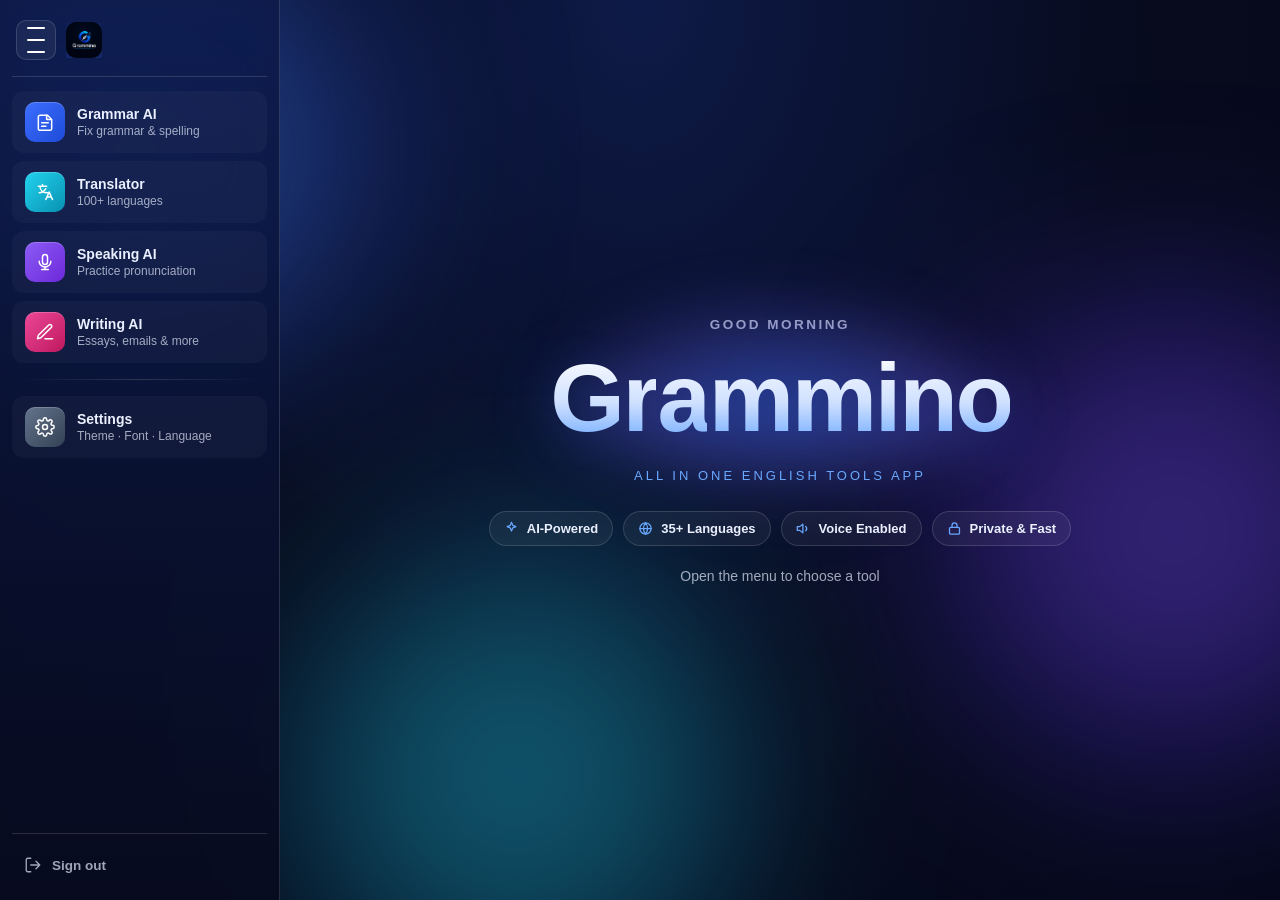
==== commit 50fb2741: "update" ====
--- a/home.html
+++ b/home.html
@@ -2,13 +2,15 @@
 <html lang="en">
 <head>
   <meta charset="UTF-8" />
-  <meta name="viewport" content="width=device-width, initial-scale=1.0" />
+  <meta name="viewport" content="width=device-width, initial-scale=1.0, viewport-fit=cover" />
+  <meta name="theme-color" content="#070b1e" />
   <title>Grammino — All language tools in one place</title>
   <meta name="description" content="Grammino: Grammar AI, Translator, Speaking AI, Writing AI — all in one place." />
   <link rel="stylesheet" href="assets/css/home.css" />
   <link rel="stylesheet" href="assets/css/themes.css" />
   <link rel="stylesheet" href="assets/css/tools/grammar.css" />
   <link rel="stylesheet" href="assets/css/tools/translator.css" />
+  <link rel="stylesheet" href="assets/css/tools/writing.css" />
   <link rel="stylesheet" href="assets/css/tools/settings.css" />
   <link rel="icon" href="assets/img/logo.png" />
   <!-- Settings applies theme/lang BEFORE first paint -->
@@ -23,7 +25,27 @@
     <div class="blob blob-3"></div>
   </div>
 
+  <!-- Mobile top bar (visible <=900px) -->
+  <header class="mobile-topbar" aria-hidden="false">
+    <button class="mt-menu" id="mt-menu" type="button" aria-label="Open menu">
+      <span class="mt-menu-icon" aria-hidden="true">
+        <i></i><i></i><i></i>
+      </span>
+    </button>
+    <div class="mt-brand">
+      <img src="assets/img/logo.png" alt="Grammino" />
+    </div>
+  </header>
+
   <div class="layout" id="layout">
+
+    <!-- Floating reopen button (desktop, visible when sidebar is closed) -->
+    <button class="desktop-menu" id="desktop-menu-btn" type="button" aria-label="Open menu">
+      <span class="mt-menu-icon" aria-hidden="true"><i></i><i></i><i></i></span>
+    </button>
+
+    <!-- Drawer backdrop (mobile) -->
+    <div class="drawer-backdrop" id="drawer-backdrop" aria-hidden="true"></div>
 
     <!-- Sidebar -->
     <aside class="sidebar" id="sidebar">
@@ -33,7 +55,6 @@
         </button>
         <div class="brand-mini">
           <img src="assets/img/logo.png" alt="Grammino" class="brand-logo" />
-          <span class="brand-name">Grammino</span>
         </div>
       </div>
 
@@ -127,11 +148,9 @@
       <section class="page page-home active" data-page="home">
         <div class="welcome">
           <p class="welcome-greet" id="welcome-greet">Good day</p>
-          <div class="welcome-logo">
-            <span class="halo"></span>
-            <img src="assets/img/logo.png" alt="Grammino" />
-          </div>
-          <h1 class="welcome-title">Grammino</h1>
+          <h1 class="gm-wordmark" aria-label="Grammino">
+            <span>G</span><span>r</span><span>a</span><span>m</span><span>m</span><span>i</span><span>n</span><span>o</span>
+          </h1>
           <p class="welcome-sub" data-i18n="tagline">All in one English tools app</p>
 
           <div class="welcome-chips">
@@ -322,7 +341,7 @@
         </div>
       </section>
 
-      <!-- Writing AI -->
+      <!-- Writing AI — IELTS evaluator -->
       <section class="page" data-page="writing">
         <div class="page-head">
           <div class="page-ico ico-writing">
@@ -333,12 +352,44 @@
           </div>
           <div>
             <h2 data-i18n="writing">Writing AI</h2>
-            <p>Draft essays, emails, and posts with AI.</p>
-          </div>
-        </div>
-        <div class="page-body">
-          <textarea class="tool-input" placeholder="Describe what you want to write..."></textarea>
-          <button class="tool-cta">Generate</button>
+            <p>Write your essay — get IELTS band, errors &amp; personalised feedback.</p>
+          </div>
+        </div>
+
+        <div class="page-body wr-wrap">
+          <!-- Task type -->
+          <div class="wr-types" id="wr-types" role="tablist" aria-label="Task type">
+            <button class="wr-type active" type="button" data-type="task2">Task 2 · Essay</button>
+            <button class="wr-type" type="button" data-type="task1a">Task 1 · Academic</button>
+            <button class="wr-type" type="button" data-type="task1g">Task 1 · General</button>
+            <button class="wr-type" type="button" data-type="free">Free writing</button>
+          </div>
+
+          <!-- Optional prompt -->
+          <textarea id="wr-prompt" class="wr-prompt"
+            placeholder="Topic / question (optional) — e.g. 'Some people think universities should focus only on job-related skills…'"></textarea>
+
+          <!-- User's writing -->
+          <textarea id="wr-text" class="tool-input wr-text"
+            placeholder="Paste or type your writing here…"></textarea>
+
+          <!-- Counter + Evaluate -->
+          <div class="wr-bar">
+            <span class="wr-count" id="wr-count">
+              <svg width="14" height="14" viewBox="0 0 24 24" fill="none" stroke="currentColor" stroke-width="1.8" stroke-linecap="round" stroke-linejoin="round"><path d="M4 6h16M4 12h16M4 18h10"/></svg>
+              <span><strong id="wr-count-val">0</strong> words <span id="wr-count-tgt">/ 250</span></span>
+            </span>
+            <button id="wr-go" class="wr-go" type="button">
+              <svg viewBox="0 0 24 24" fill="none" stroke="currentColor" stroke-width="2" stroke-linecap="round" stroke-linejoin="round">
+                <path d="M12 2l2 5 5 2-5 2-2 5-2-5-5-2 5-2z"/>
+              </svg>
+              <span>Baholash</span>
+            </button>
+          </div>
+          <p class="wr-status" id="wr-status" aria-live="polite"></p>
+
+          <!-- Results -->
+          <div class="wr-results" id="wr-results" aria-live="polite"></div>
         </div>
       </section>
 
@@ -488,6 +539,7 @@
   <script src="assets/js/home.js"></script>
   <script src="assets/js/tools/grammar.js"></script>
   <script src="assets/js/tools/translator.js"></script>
+  <script src="assets/js/tools/writing.js"></script>
   <script src="assets/js/tools/settings.js"></script>
 </body>
 </html>
--- a/assets/css/home.css
+++ b/assets/css/home.css
@@ -24,6 +24,12 @@
   color: var(--text);
   background: radial-gradient(ellipse at top, #0e1a47 0%, #070b1e 55%, #05081a 100%);
   overflow-x: hidden;
+  -webkit-tap-highlight-color: transparent;
+  -webkit-text-size-adjust: 100%;
+}
+/* Keep inputs at 16px to avoid iOS zoom-on-focus */
+@supports (-webkit-touch-callout: none) {
+  input, textarea, select { font-size: 16px; }
 }
 a { color: inherit; text-decoration: none; }
 button { font: inherit; cursor: pointer; border: 0; background: transparent; color: inherit; }
@@ -56,7 +62,7 @@
   transition: grid-template-columns .4s cubic-bezier(.2,.85,.2,1);
 }
 .layout.collapsed {
-  grid-template-columns: var(--sidebar-w-collapsed) 1fr;
+  grid-template-columns: 0 1fr;
 }
 
 /* Sidebar */
@@ -73,6 +79,48 @@
   -webkit-backdrop-filter: blur(22px) saturate(160%);
   overflow: hidden;
   z-index: 5;
+  transition: transform .4s cubic-bezier(.22,1,.36,1), opacity .3s ease;
+}
+.layout.collapsed .sidebar {
+  transform: translateX(-100%);
+  opacity: 0;
+  pointer-events: none;
+}
+
+/* Floating reopen button (desktop only) */
+.desktop-menu {
+  position: fixed;
+  top: 20px;
+  left: 20px;
+  width: 46px; height: 46px;
+  display: inline-grid;
+  place-items: center;
+  background: linear-gradient(145deg, rgba(255,255,255,0.14), rgba(255,255,255,0.04));
+  border: 1px solid var(--glass-border);
+  border-radius: 14px;
+  color: #fff;
+  backdrop-filter: blur(18px) saturate(160%);
+  -webkit-backdrop-filter: blur(18px) saturate(160%);
+  box-shadow:
+    inset 0 1px 0 rgba(255,255,255,.2),
+    0 10px 24px -10px rgba(61,110,255,.55);
+  opacity: 0;
+  pointer-events: none;
+  transform: translateX(-18px) scale(.9);
+  transition: opacity .3s ease, transform .38s cubic-bezier(.22,1,.36,1), background .2s ease, border-color .2s ease;
+  z-index: 20;
+  cursor: pointer;
+}
+.desktop-menu:hover {
+  background: linear-gradient(145deg, rgba(106,168,255,.25), rgba(61,110,255,.12));
+  border-color: rgba(106,168,255,.4);
+}
+.desktop-menu:active { transform: translateX(0) scale(.92); }
+.layout.collapsed .desktop-menu {
+  opacity: 1;
+  pointer-events: auto;
+  transform: translateX(0) scale(1);
+  transition-delay: .15s;
 }
 
 .sidebar-head {
@@ -427,19 +475,281 @@
 .tool-cta:active { transform: translateY(1px); }
 .tool-cta.big { padding: 16px 28px; font-size: 16px; border-radius: 14px; }
 
-/* Responsive */
-@media (max-width: 760px) {
-  :root { --sidebar-w: 240px; }
-  .layout { grid-template-columns: var(--sidebar-w-collapsed) 1fr; }
-  .layout:not(.collapsed) .sidebar {
+/* ---------- Grammino wordmark (welcome) ---------- */
+.gm-wordmark {
+  margin: 0 auto 22px;
+  display: inline-flex;
+  gap: 2px;
+  font-size: clamp(54px, 9vw, 96px);
+  font-weight: 900;
+  letter-spacing: -0.045em;
+  line-height: 1;
+  position: relative;
+  filter: drop-shadow(0 10px 30px rgba(61,110,255,.4));
+}
+.gm-wordmark span {
+  display: inline-block;
+  color: #fff;
+  background: linear-gradient(180deg, #ffffff 0%, #cfe0ff 55%, #6aa8ff 100%);
+  -webkit-background-clip: text;
+          background-clip: text;
+  -webkit-text-fill-color: transparent;
+  opacity: 0;
+  transform: translateY(22px);
+  animation: gmLetterIn .7s cubic-bezier(.2,.85,.2,1) forwards;
+}
+.gm-wordmark span:nth-child(1) { animation-delay: .10s; }
+.gm-wordmark span:nth-child(2) { animation-delay: .16s; }
+.gm-wordmark span:nth-child(3) { animation-delay: .22s; }
+.gm-wordmark span:nth-child(4) { animation-delay: .28s; }
+.gm-wordmark span:nth-child(5) { animation-delay: .34s; }
+.gm-wordmark span:nth-child(6) { animation-delay: .40s; }
+.gm-wordmark span:nth-child(7) { animation-delay: .46s; }
+.gm-wordmark span:nth-child(8) { animation-delay: .52s; }
+@keyframes gmLetterIn {
+  to { opacity: 1; transform: translateY(0); }
+}
+/* Decorative aura behind the wordmark */
+.gm-wordmark {
+  isolation: isolate;
+}
+.gm-wordmark::before {
+  content: "";
+  position: absolute;
+  left: 50%; top: 50%;
+  width: 130%; height: 280%;
+  transform: translate(-50%, -50%);
+  background: radial-gradient(closest-side, rgba(61,110,255,.38), rgba(139,92,246,.18) 55%, transparent 75%);
+  filter: blur(30px);
+  z-index: -1;
+  pointer-events: none;
+  animation: gmHalo 6s ease-in-out infinite;
+}
+@keyframes gmHalo {
+  0%,100% { opacity: .55; transform: translate(-50%, -50%) scale(1); }
+  50%     { opacity: .9;  transform: translate(-50%, -50%) scale(1.06); }
+}
+@supports not (-webkit-background-clip: text) {
+  .gm-wordmark span { -webkit-text-fill-color: #fff; color: #fff; }
+}
+
+/* ---------- Mobile topbar (hidden on desktop) ---------- */
+.mobile-topbar { display: none; }
+
+/* ---------- Modern morphing menu icon ---------- */
+.mt-menu-icon {
+  position: relative;
+  display: inline-block;
+  width: 22px; height: 18px;
+}
+.mt-menu-icon i {
+  position: absolute;
+  left: 0;
+  height: 2px;
+  border-radius: 2px;
+  background: currentColor;
+  transition:
+    transform .35s cubic-bezier(.65,.05,.35,1),
+    width .35s cubic-bezier(.65,.05,.35,1),
+    opacity .25s ease,
+    top .35s cubic-bezier(.65,.05,.35,1);
+}
+.mt-menu-icon i:nth-child(1) { top: 2px;  width: 70%; }
+.mt-menu-icon i:nth-child(2) { top: 8px;  width: 100%; }
+.mt-menu-icon i:nth-child(3) { top: 14px; width: 45%; left: auto; right: 0; }
+/* Morph to X when drawer is open */
+.layout.drawer-open .mt-menu-icon i:nth-child(1) { top: 8px; width: 100%; transform: rotate(45deg); }
+.layout.drawer-open .mt-menu-icon i:nth-child(2) { opacity: 0; transform: translateX(-8px); }
+.layout.drawer-open .mt-menu-icon i:nth-child(3) { top: 8px; width: 100%; transform: rotate(-45deg); right: 0; }
+
+/* Drawer backdrop (mobile only, visible when drawer-open) */
+.drawer-backdrop {
+  position: fixed;
+  inset: 0;
+  background: rgba(3, 5, 20, 0.55);
+  backdrop-filter: blur(6px);
+  -webkit-backdrop-filter: blur(6px);
+  opacity: 0;
+  pointer-events: none;
+  transition: opacity .28s ease;
+  z-index: 40;
+}
+.layout.drawer-open .drawer-backdrop {
+  opacity: 1;
+  pointer-events: auto;
+}
+
+/* ---------- Responsive ---------- */
+@media (max-width: 900px) {
+  :root { --sidebar-w: 300px; }
+
+  /* Single-column grid; sidebar becomes an off-canvas drawer */
+  .layout {
+    grid-template-columns: 1fr !important;
+    padding-top: calc(60px + env(safe-area-inset-top, 0px));
+  }
+
+  /* Sidebar slides in from the left as a drawer */
+  .sidebar {
     position: fixed;
-    width: var(--sidebar-w);
-    box-shadow: 20px 0 60px -10px rgba(0,8,40,.6);
-  }
-  .layout.collapsed { grid-template-columns: var(--sidebar-w-collapsed) 1fr; }
-  .main { padding: 24px 18px; }
-  .welcome-logo { width: 140px; height: 140px; }
-}
+    top: 0; left: 0;
+    width: min(var(--sidebar-w), 86vw);
+    height: 100dvh;
+    padding: calc(18px + env(safe-area-inset-top, 0px)) 14px 18px;
+    transform: translateX(-102%);
+    transition: transform .42s cubic-bezier(.22,1,.36,1);
+    box-shadow: 30px 0 80px -10px rgba(0,8,40,.75);
+    z-index: 50;
+    border-right: 1px solid var(--glass-border);
+    background: linear-gradient(180deg, rgba(16,30,85,.92), rgba(7,11,30,.96));
+  }
+  .layout.drawer-open .sidebar { transform: translateX(0); }
+
+  /* Stagger tool-link entrance when drawer opens */
+  .sidebar .tool-link,
+  .sidebar .foot-link {
+    opacity: 0;
+    transform: translateX(-18px);
+    transition: opacity .35s ease, transform .45s cubic-bezier(.22,1,.36,1);
+  }
+  .layout.drawer-open .sidebar .tool-link,
+  .layout.drawer-open .sidebar .foot-link {
+    opacity: 1;
+    transform: translateX(0);
+  }
+  .layout.drawer-open .sidebar .tool-link:nth-child(1) { transition-delay: .08s; }
+  .layout.drawer-open .sidebar .tool-link:nth-child(2) { transition-delay: .14s; }
+  .layout.drawer-open .sidebar .tool-link:nth-child(3) { transition-delay: .20s; }
+  .layout.drawer-open .sidebar .tool-link:nth-child(4) { transition-delay: .26s; }
+  .layout.drawer-open .sidebar .tool-link:nth-child(5),
+  .layout.drawer-open .sidebar .tool-link:nth-child(6) { transition-delay: .32s; }
+  .layout.drawer-open .sidebar .foot-link { transition-delay: .38s; }
+
+  /* Hamburger inside sidebar head becomes a close button visually (still toggles) */
+  .sidebar-head { padding-top: 4px; }
+  .brand-mini { opacity: 1 !important; width: auto !important; }
+
+  /* Restore tool-text visibility inside drawer even if .collapsed class is left on */
+  .layout .tool-text,
+  .layout .foot-link span { opacity: 1 !important; pointer-events: auto !important; }
+
+  /* Mobile top bar */
+  .mobile-topbar {
+    display: flex;
+    align-items: center;
+    gap: 12px;
+    position: fixed;
+    top: 0; left: 0; right: 0;
+    height: calc(60px + env(safe-area-inset-top, 0px));
+    padding: env(safe-area-inset-top, 0px) 14px 0;
+    background: linear-gradient(180deg, rgba(10,16,40,.88), rgba(10,16,40,.72));
+    backdrop-filter: blur(18px) saturate(160%);
+    -webkit-backdrop-filter: blur(18px) saturate(160%);
+    border-bottom: 1px solid var(--glass-border);
+    z-index: 30;
+  }
+  .mt-menu {
+    width: 44px; height: 44px;
+    flex: none;
+    display: inline-grid;
+    place-items: center;
+    background: linear-gradient(145deg, rgba(255,255,255,0.12), rgba(255,255,255,0.04));
+    border: 1px solid var(--glass-border);
+    border-radius: 14px;
+    color: #fff;
+    box-shadow:
+      inset 0 1px 0 rgba(255,255,255,.18),
+      0 8px 18px -10px rgba(61,110,255,.55);
+    transition: transform .18s ease, background .2s ease, border-color .2s ease;
+  }
+  .mt-menu:hover {
+    background: linear-gradient(145deg, rgba(106,168,255,.22), rgba(61,110,255,.12));
+    border-color: rgba(106,168,255,.35);
+  }
+  .mt-menu:active { transform: scale(.92); }
+  .mt-brand {
+    display: inline-flex;
+    align-items: center;
+    gap: 10px;
+    min-width: 0;
+  }
+  .mt-brand img {
+    width: 32px; height: 32px;
+    border-radius: 9px;
+    object-fit: cover;
+    box-shadow: 0 4px 12px rgba(61,110,255,.4);
+  }
+  .mt-brand-name {
+    font-weight: 700;
+    font-size: 16px;
+    background: linear-gradient(90deg, #fff, #b9ccff);
+    -webkit-background-clip: text;
+            background-clip: text;
+    color: transparent;
+    letter-spacing: -0.01em;
+  }
+
+  /* Main padding tuned for phones */
+  .main {
+    padding: 20px 16px calc(24px + env(safe-area-inset-bottom, 0px));
+  }
+
+  /* Welcome page */
+  .page-home.active { min-height: calc(100dvh - 100px); }
+  .welcome-logo {
+    width: 132px; height: 132px;
+    border-radius: 28px;
+    margin-bottom: 20px;
+  }
+  .welcome-title { font-size: clamp(36px, 10vw, 52px); }
+  .welcome-greet { letter-spacing: 2px; font-size: 12px; }
+  .welcome-sub { font-size: 11.5px; letter-spacing: 2.2px; margin-bottom: 22px; }
+  .welcome-chips { gap: 8px; margin-bottom: 18px; }
+  .welcome-chip { padding: 8px 12px; font-size: 12.5px; }
+  .welcome-hint { font-size: 13px; }
+
+  /* Tool page headers stack tighter on mobile */
+  .page-head {
+    gap: 12px;
+    margin-bottom: 18px;
+    padding-bottom: 16px;
+  }
+  .page-ico { width: 48px; height: 48px; border-radius: 13px; }
+  .page-ico svg { width: 22px; height: 22px; }
+  .page-head h2 { font-size: 20px; }
+  .page-head p { font-size: 13px; }
+
+  /* Larger touch targets for sidebar items in drawer */
+  .tool-link { padding: 12px; }
+  .tool-ico { width: 42px; height: 42px; }
+  .foot-link { padding: 12px; font-size: 14px; }
+
+  /* Smaller background blobs on mobile so they don't dominate */
+  .blob { width: 360px; height: 360px; filter: blur(70px); opacity: .35; }
+
+  /* Disable sidebar hover lift on touch (feels laggy) */
+  .tool-link:hover { transform: none; }
+}
+
+/* Extra-small phones */
+@media (max-width: 380px) {
+  .main { padding: 16px 12px calc(20px + env(safe-area-inset-bottom, 0px)); }
+  .welcome-logo { width: 112px; height: 112px; border-radius: 24px; }
+  .welcome-chip { padding: 7px 10px; font-size: 12px; }
+  .tool-cta { width: 100%; text-align: center; }
+  .tool-cta.big { width: 100%; }
+}
+
+/* Hide mobile topbar on desktop */
+@media (min-width: 901px) {
+  .mobile-topbar, .drawer-backdrop { display: none !important; }
+}
+
+/* Hide desktop floating button on mobile (mobile uses its own topbar) */
+@media (max-width: 900px) {
+  .desktop-menu { display: none !important; }
+}
+
 @media (prefers-reduced-motion: reduce) {
-  .blob, .welcome-logo, .page { animation: none; transition: none; }
-}
+  .blob, .welcome-logo, .page, .sidebar { animation: none; transition: none; }
+}
--- a/assets/css/tools/grammar.css
+++ b/assets/css/tools/grammar.css
@@ -266,3 +266,28 @@
   font-size: 11px;
   font-family: inherit;
 }
+
+/* Mobile tweaks */
+@media (max-width: 900px) {
+  .page-chat.active { min-height: calc(100dvh - 130px); }
+  .page-chat .page-head { flex-wrap: wrap; }
+  .chat-new {
+    padding: 9px 12px;
+    font-size: 13px;
+    margin-left: auto;
+  }
+  .chat-new span { display: none; }
+  .chat-new svg { width: 18px; height: 18px; }
+  .chat-empty { padding: 24px 12px; }
+  .chat-empty-ico { width: 56px; height: 56px; border-radius: 16px; margin-bottom: 12px; }
+  .chat-empty-ico svg { width: 26px; height: 26px; }
+  .chat-empty h3 { font-size: 18px; }
+  .chat-empty p  { font-size: 13.5px; }
+  .msg { gap: 10px; }
+  .msg-avatar { width: 32px; height: 32px; border-radius: 9px; }
+  .msg-body { padding: 12px 14px; font-size: 14.5px; }
+  .chat-input { padding: 8px; border-radius: 16px; }
+  .chat-text { font-size: 16px; padding: 10px; } /* 16px avoids iOS zoom */
+  .chat-send { width: 42px; height: 42px; }
+  .chat-hint { font-size: 11px; }
+}
--- a/assets/css/tools/translator.css
+++ b/assets/css/tools/translator.css
@@ -132,3 +132,20 @@
 .tr-def-list { padding-left: 20px; margin: 0; display: flex; flex-direction: column; gap: 6px; }
 .tr-def-list li { font-size: 14.5px; line-height: 1.55; }
 .tr-def-ex { color: var(--text-dim); font-size: 13px; margin-top: 2px; font-style: italic; }
+
+/* Mobile */
+@media (max-width: 600px) {
+  .tr-bar {
+    gap: 8px;
+    flex-wrap: wrap;
+  }
+  .tr-select { font-size: 14px; padding: 11px 12px; padding-right: 32px; flex: 1 1 40%; min-width: 0; }
+  .tr-swap { width: 40px; height: 40px; }
+  .tr-grid { gap: 10px; margin-top: 10px; }
+  .tr-input, .tr-output { min-height: 140px; padding: 14px; font-size: 15px; }
+  .tr-icon-btn { width: 40px; height: 40px; }
+  .tr-count { font-size: 11.5px; }
+  .tool-cta { width: 100%; text-align: center; padding: 14px 18px; }
+  .tr-def { padding: 14px 16px; border-radius: 14px; }
+  .tr-def-word { font-size: 19px; }
+}
--- a/assets/css/tools/writing.css
+++ b/assets/css/tools/writing.css
@@ -0,0 +1,368 @@
+/* Writing AI — IELTS evaluator */
+.wr-wrap {
+  display: flex;
+  flex-direction: column;
+  gap: 16px;
+}
+
+/* Task type segmented */
+.wr-types {
+  display: flex;
+  gap: 6px;
+  padding: 5px;
+  background: rgba(255,255,255,0.05);
+  border: 1px solid var(--glass-border);
+  border-radius: 14px;
+  flex-wrap: wrap;
+}
+.wr-type {
+  flex: 1;
+  min-width: 120px;
+  padding: 10px 12px;
+  border-radius: 10px;
+  background: transparent;
+  color: var(--text-dim);
+  font: inherit; font-weight: 600; font-size: 13.5px;
+  text-align: center;
+  transition: color .2s ease, background .2s ease;
+  border: 0;
+}
+.wr-type:hover { color: var(--text); }
+.wr-type.active {
+  background: linear-gradient(135deg, #ec4899, #be185d);
+  color: #fff;
+  box-shadow: inset 0 1px 0 rgba(255,255,255,.25), 0 8px 20px -10px rgba(236,72,153,.55);
+}
+
+/* Prompt row */
+.wr-prompt {
+  width: 100%;
+  min-height: 64px;
+  padding: 12px 14px;
+  border-radius: 12px;
+  background: rgba(255,255,255,0.05);
+  border: 1px solid var(--glass-border);
+  color: var(--text);
+  font: inherit; font-size: 14px; line-height: 1.5;
+  resize: vertical;
+  outline: none;
+  transition: border-color .2s ease, background .2s ease;
+}
+.wr-prompt:focus {
+  border-color: rgba(236,72,153,.6);
+  background: rgba(255,255,255,0.08);
+}
+
+/* Main writing textarea reuses .tool-input */
+.wr-text { min-height: 260px; font-size: 15px; }
+.wr-text:focus { border-color: rgba(236,72,153,.55); box-shadow: 0 0 0 4px rgba(236,72,153,.14); }
+
+/* Row showing word count + evaluate button */
+.wr-bar {
+  display: flex;
+  align-items: center;
+  gap: 12px;
+  flex-wrap: wrap;
+}
+.wr-count {
+  font-size: 13px;
+  color: var(--text-dim);
+  display: inline-flex;
+  align-items: center;
+  gap: 6px;
+}
+.wr-count strong { color: var(--text); font-variant-numeric: tabular-nums; }
+.wr-count.ok strong { color: #3ee6a6; }
+.wr-count.low strong { color: #fbbf24; }
+
+.wr-go {
+  margin-left: auto;
+  padding: 12px 22px;
+  border-radius: 12px;
+  background: linear-gradient(120deg, #ec4899, #be185d);
+  color: #fff;
+  font-weight: 700;
+  font-size: 14.5px;
+  border: 0;
+  cursor: pointer;
+  display: inline-flex;
+  align-items: center;
+  gap: 8px;
+  box-shadow: 0 12px 26px -10px rgba(236,72,153,.6), inset 0 1px 0 rgba(255,255,255,.3);
+  transition: transform .15s ease, filter .2s ease;
+}
+.wr-go:hover { transform: translateY(-1px); filter: brightness(1.08); }
+.wr-go:active { transform: translateY(1px); }
+.wr-go:disabled { filter: grayscale(.4) brightness(.7); cursor: not-allowed; }
+.wr-go svg { width: 16px; height: 16px; }
+
+/* Spinner */
+.wr-spin {
+  width: 14px; height: 14px;
+  border: 2px solid rgba(255,255,255,.35);
+  border-top-color: #fff;
+  border-radius: 50%;
+  animation: wrSpin .8s linear infinite;
+}
+@keyframes wrSpin { to { transform: rotate(360deg); } }
+
+/* Status / error line */
+.wr-status {
+  margin: 0;
+  font-size: 13px;
+  color: var(--text-dim);
+  min-height: 18px;
+}
+.wr-status.err { color: #ff6b8a; }
+
+/* Results */
+.wr-results { display: none; flex-direction: column; gap: 16px; animation: fade .4s ease; }
+.wr-results.show { display: flex; }
+
+/* Band hero */
+.wr-hero {
+  display: grid;
+  grid-template-columns: auto 1fr;
+  gap: 20px;
+  align-items: center;
+  padding: 22px 24px;
+  border-radius: 20px;
+  background: linear-gradient(135deg, rgba(236,72,153,.18), rgba(139,92,246,.12) 55%, rgba(61,110,255,.12));
+  border: 1px solid rgba(236,72,153,.28);
+  box-shadow: 0 18px 40px -18px rgba(236,72,153,.45);
+  position: relative;
+  overflow: hidden;
+}
+.wr-hero::before {
+  content: "";
+  position: absolute;
+  top: -60%; right: -20%;
+  width: 360px; height: 360px;
+  background: radial-gradient(circle, rgba(236,72,153,.3), transparent 60%);
+  filter: blur(40px);
+  pointer-events: none;
+}
+.wr-big {
+  position: relative;
+  width: 120px; height: 120px;
+  border-radius: 28px;
+  background: linear-gradient(145deg, #ec4899, #8b5cf6 70%, #3d6eff);
+  display: grid;
+  place-items: center;
+  color: #fff;
+  box-shadow: 0 18px 40px -12px rgba(236,72,153,.55), inset 0 1px 0 rgba(255,255,255,.35);
+  flex: none;
+}
+.wr-big-num {
+  font-size: 46px;
+  font-weight: 900;
+  letter-spacing: -0.02em;
+  line-height: 1;
+  font-variant-numeric: tabular-nums;
+}
+.wr-big-lbl {
+  margin-top: 4px;
+  font-size: 10.5px;
+  text-transform: uppercase;
+  letter-spacing: 2px;
+  color: rgba(255,255,255,.85);
+}
+.wr-hero-text h3 {
+  margin: 0 0 6px;
+  font-size: 20px;
+  letter-spacing: -0.01em;
+}
+.wr-hero-text p {
+  margin: 0;
+  color: var(--text-dim);
+  font-size: 14px;
+  line-height: 1.5;
+}
+
+/* Sub-band grid */
+.wr-subs {
+  display: grid;
+  grid-template-columns: repeat(auto-fit, minmax(170px, 1fr));
+  gap: 12px;
+}
+.wr-sub {
+  padding: 14px 16px;
+  border-radius: 14px;
+  background: rgba(255,255,255,0.05);
+  border: 1px solid var(--glass-border);
+  display: flex;
+  flex-direction: column;
+  gap: 6px;
+}
+.wr-sub-head {
+  display: flex; justify-content: space-between; align-items: baseline;
+  gap: 8px;
+}
+.wr-sub-name {
+  font-size: 12px;
+  text-transform: uppercase;
+  letter-spacing: 1.2px;
+  color: var(--text-dim);
+}
+.wr-sub-score {
+  font-size: 22px;
+  font-weight: 800;
+  color: #fff;
+  font-variant-numeric: tabular-nums;
+}
+.wr-sub-bar {
+  height: 6px;
+  border-radius: 999px;
+  background: rgba(255,255,255,0.08);
+  overflow: hidden;
+}
+.wr-sub-bar span {
+  display: block;
+  height: 100%;
+  background: linear-gradient(90deg, #ec4899, #8b5cf6, #3d6eff);
+  border-radius: 999px;
+  transition: width .8s cubic-bezier(.22,1,.36,1);
+}
+
+/* Feedback sections */
+.wr-sections {
+  display: grid;
+  grid-template-columns: 1fr 1fr;
+  gap: 14px;
+}
+@media (max-width: 760px) { .wr-sections { grid-template-columns: 1fr; } }
+.wr-section {
+  padding: 16px 18px;
+  border-radius: 14px;
+  background: rgba(255,255,255,0.04);
+  border: 1px solid var(--glass-border);
+}
+.wr-section h4 {
+  margin: 0 0 10px;
+  font-size: 13px;
+  text-transform: uppercase;
+  letter-spacing: 1.4px;
+  color: #f9a8d4;
+  display: flex; align-items: center; gap: 8px;
+}
+.wr-section h4 .dot {
+  width: 8px; height: 8px;
+  border-radius: 50%;
+  background: linear-gradient(135deg, #ec4899, #8b5cf6);
+}
+.wr-section p {
+  margin: 0;
+  color: var(--text);
+  font-size: 14px;
+  line-height: 1.6;
+}
+
+/* Errors list */
+.wr-errors {
+  padding: 18px 20px;
+  border-radius: 16px;
+  background: rgba(255,255,255,0.04);
+  border: 1px solid var(--glass-border);
+}
+.wr-errors h4 {
+  margin: 0 0 14px;
+  font-size: 13px;
+  text-transform: uppercase;
+  letter-spacing: 1.4px;
+  color: #f9a8d4;
+}
+.wr-err {
+  padding: 12px 14px;
+  border-radius: 12px;
+  background: rgba(239, 68, 68, 0.06);
+  border-left: 3px solid #ef4444;
+  margin-bottom: 10px;
+}
+.wr-err:last-child { margin-bottom: 0; }
+.wr-err-row {
+  display: flex;
+  flex-wrap: wrap;
+  gap: 8px;
+  font-size: 14px;
+  align-items: baseline;
+}
+.wr-err-wrong {
+  color: #fda4af;
+  text-decoration: line-through;
+  background: rgba(239, 68, 68, 0.12);
+  padding: 2px 8px;
+  border-radius: 6px;
+  font-family: "JetBrains Mono", Menlo, Consolas, monospace;
+  font-size: 13px;
+}
+.wr-err-right {
+  color: #86efac;
+  background: rgba(16, 185, 129, 0.12);
+  padding: 2px 8px;
+  border-radius: 6px;
+  font-family: "JetBrains Mono", Menlo, Consolas, monospace;
+  font-size: 13px;
+}
+.wr-err-rule {
+  font-weight: 700;
+  font-size: 13px;
+  color: var(--blue-2);
+  text-transform: uppercase;
+  letter-spacing: .8px;
+  margin-bottom: 4px;
+}
+.wr-err-explain {
+  margin-top: 6px;
+  color: var(--text-dim);
+  font-size: 13.5px;
+  line-height: 1.5;
+}
+
+/* Corrected version */
+.wr-corrected {
+  padding: 18px 20px;
+  border-radius: 16px;
+  background: linear-gradient(135deg, rgba(16, 185, 129, 0.08), rgba(34,211,238,.05));
+  border: 1px solid rgba(16, 185, 129, 0.25);
+  white-space: pre-wrap;
+  font-size: 14.5px;
+  line-height: 1.7;
+  color: #e8fff5;
+}
+.wr-corrected h4 {
+  margin: 0 0 10px;
+  font-size: 13px;
+  text-transform: uppercase;
+  letter-spacing: 1.4px;
+  color: #6ee7b7;
+}
+
+/* Tips */
+.wr-tips {
+  padding: 16px 20px;
+  border-radius: 14px;
+  background: linear-gradient(135deg, rgba(61,110,255,.10), rgba(139,92,246,.06));
+  border: 1px solid rgba(106,168,255,.3);
+}
+.wr-tips h4 {
+  margin: 0 0 10px;
+  font-size: 13px;
+  text-transform: uppercase;
+  letter-spacing: 1.4px;
+  color: var(--blue-2);
+}
+.wr-tips ul { margin: 0; padding-left: 20px; display: flex; flex-direction: column; gap: 6px; }
+.wr-tips li { font-size: 14px; line-height: 1.55; }
+
+/* Mobile */
+@media (max-width: 600px) {
+  .wr-type { min-width: 90px; font-size: 12.5px; padding: 10px; }
+  .wr-hero { grid-template-columns: 1fr; text-align: center; padding: 20px; gap: 14px; }
+  .wr-big { margin: 0 auto; width: 108px; height: 108px; border-radius: 24px; }
+  .wr-big-num { font-size: 40px; }
+  .wr-go { width: 100%; margin-left: 0; justify-content: center; padding: 14px; }
+  .wr-bar { gap: 8px; }
+  .wr-count { width: 100%; }
+  .wr-section, .wr-errors, .wr-corrected, .wr-tips { padding: 14px 16px; }
+  .wr-text { min-height: 200px; font-size: 15px; }
+}
--- a/assets/css/tools/settings.css
+++ b/assets/css/tools/settings.css
@@ -190,3 +190,18 @@
   transform: translate(-50%, 0);
   opacity: 1;
 }
+
+/* Mobile */
+@media (max-width: 600px) {
+  .set-grid { gap: 14px; grid-template-columns: 1fr; }
+  .set-card { padding: 16px 16px; border-radius: 16px; gap: 14px; }
+  .set-card-head { padding-bottom: 10px; gap: 10px; }
+  .set-card-head h3 { font-size: 13.5px; letter-spacing: .4px; }
+  .set-card-head .ico { width: 32px; height: 32px; border-radius: 9px; }
+  .set-card-head .ico svg { width: 16px; height: 16px; }
+  .seg { flex-wrap: wrap; }
+  .seg button { min-width: 70px; padding: 10px 10px; font-size: 13px; }
+  .swatch { width: 36px; height: 36px; border-radius: 10px; }
+  .set-select { padding: 12px 14px; padding-right: 36px; }
+  .set-toast { bottom: calc(18px + env(safe-area-inset-bottom, 0px)); font-size: 13px; padding: 10px 16px; }
+}
